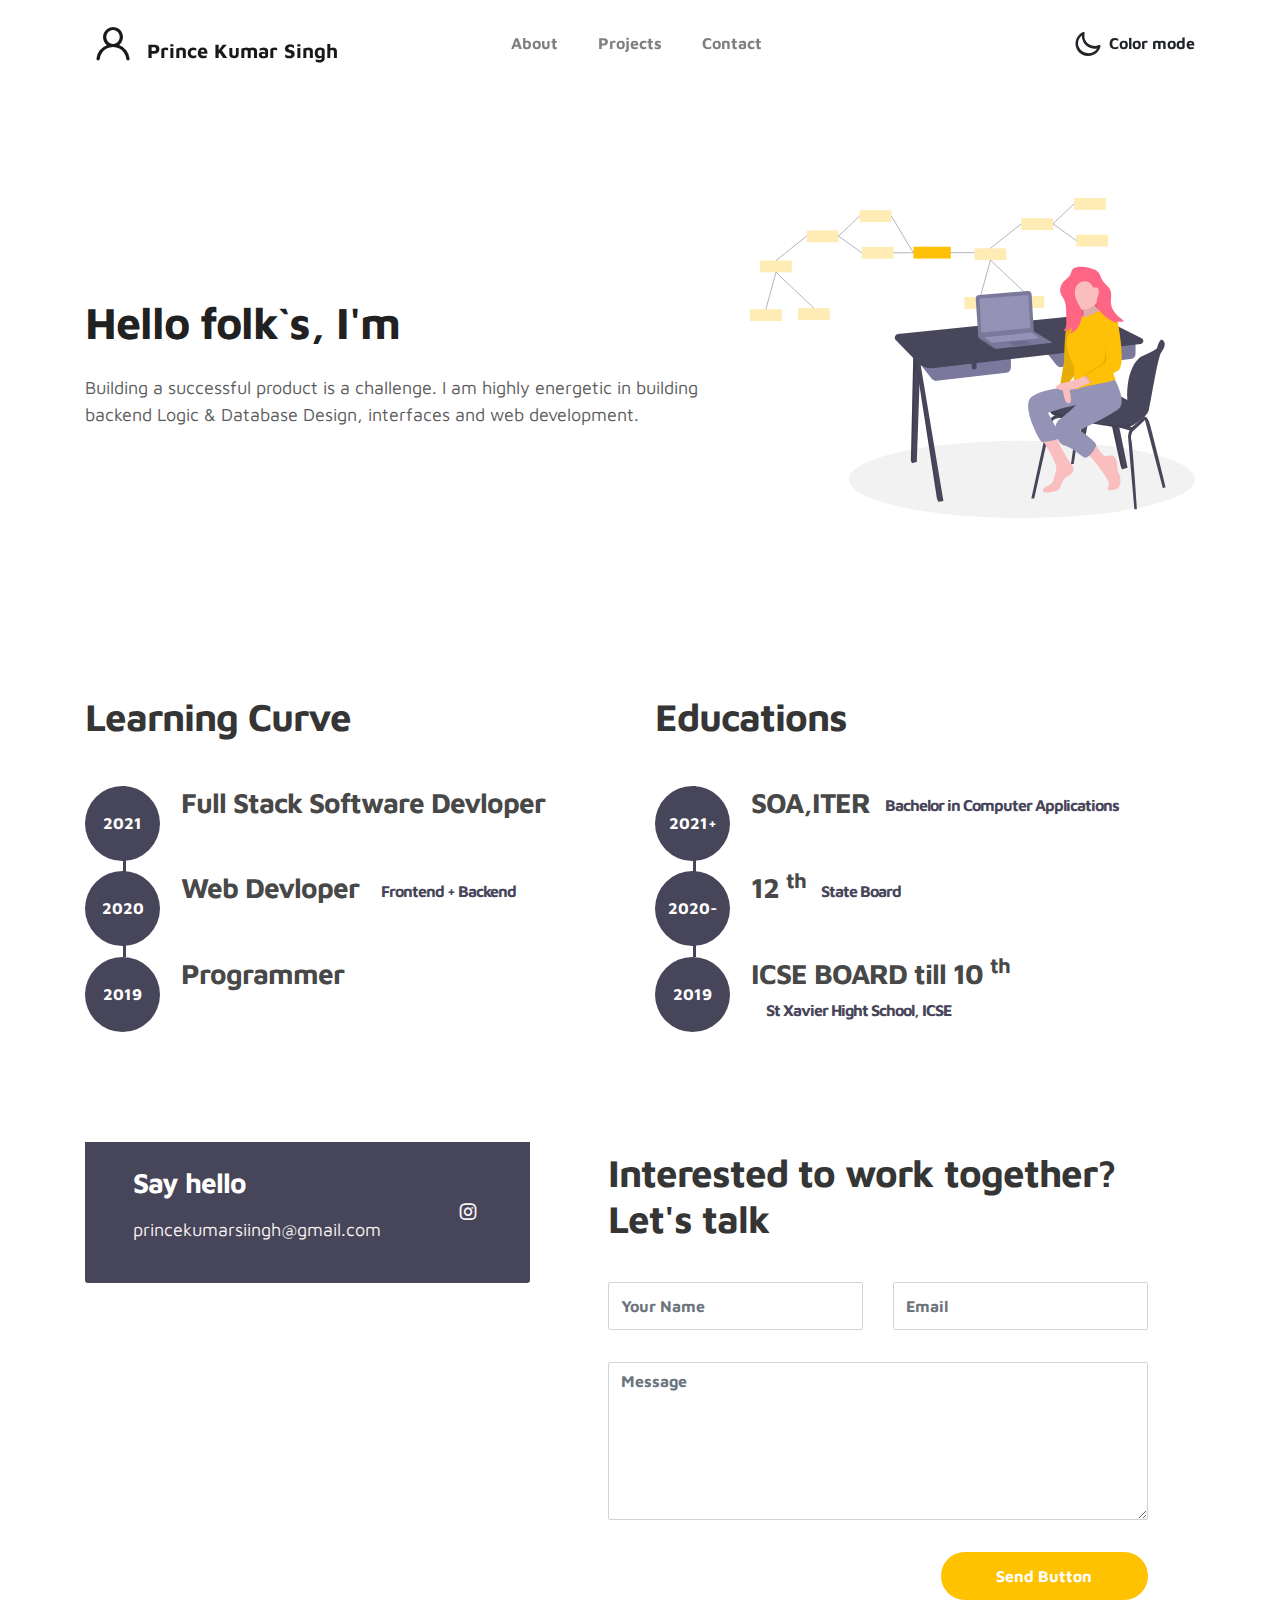
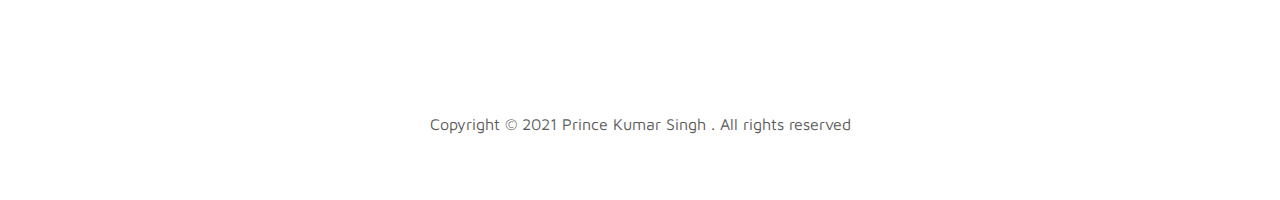
==== index.html @ 449af438 "1.0.4:" ====
<!doctype html>
<html lang="en">
  <head>
    <meta charset="utf-8">
    <meta name="viewport" content="width=device-width, initial-scale=1, shrink-to-fit=no">
    <meta name="description" content="">
    <meta name="author" content="">

    <title>Prince Kumar Singh</title>

    <link rel="stylesheet" href="css/bootstrap.min.css">
    <link rel="stylesheet" href="css/unicons.css">
    <link rel="stylesheet" href="css/owl.carousel.min.css">
    <link rel="stylesheet" href="css/owl.theme.default.min.css">

    <!-- MAIN STYLE -->
    <link rel="stylesheet" href="css/tooplate-style.css">
    
<!--

Tooplate 2115 Marvel

https://www.tooplate.com/view/2115-marvel

-->
  </head>
  <body>

    <!-- MENU -->
    <nav class="navbar navbar-expand-sm navbar-light">
        <div class="container">
            <a class="navbar-brand" href="index.html"><i class='uil uil-user'></i> Prince Kumar Singh</a>

            <button class="navbar-toggler" type="button" data-toggle="collapse" data-target="#navbarNav" aria-controls="navbarNav" aria-expanded="false"
                aria-label="Toggle navigation">
                <span class="navbar-toggler-icon"></span>
                <span class="navbar-toggler-icon"></span>
                <span class="navbar-toggler-icon"></span>
            </button>

            <div class="collapse navbar-collapse" id="navbarNav">
                <ul class="navbar-nav mx-auto">
                    <li class="nav-item">
                        <a href="#about" class="nav-link"><span data-hover="About">About</span></a>
                    </li>
                    <li class="nav-item">
                        <a href="#project" class="nav-link"><span data-hover="Projects">Projects</span></a>
                    </li>
                    <li class="nav-item">
                        <!-- <a href="#resume" class="nav-link"><span data-hover="Resume">Resume</span></a> -->
                    </li>
                    <li class="nav-item">
                        <a href="#contact" class="nav-link"><span data-hover="Contact">Contact</span></a>
                    </li>
                </ul>

                <ul class="navbar-nav ml-lg-auto">
                    <div class="ml-lg-4">
                      <div class="color-mode d-lg-flex justify-content-center align-items-center">
                        <i class="color-mode-icon"></i>
                        Color mode
                      </div>
                    </div>
                </ul>
            </div>
        </div>
    </nav>

    <!-- ABOUT -->
    <section class="about full-screen d-lg-flex justify-content-center align-items-center" id="about">
        <div class="container">
            <div class="row">
                
                <div class="col-lg-7 col-md-12 col-12 d-flex align-items-center">
                    <div class="about-text">
                        <!-- <small class="small-text">Welcome to <span class="mobile-block">my portfolio website!</span></small> -->
                        <h1 class="animated animated-text">
                            <span class="mr-2">Hello folk`s, I'm</span>
                                <div class="animated-info">
                                    <span class="animated-item">Prince</span>
                                    <span class="animated-item">Web Devloper</span>
                                    <span class="animated-item"> App Devloper</span>
                                </div>
                        </h1>

                        <p>Building a successful product is a challenge. I am highly energetic in building backend Logic & Database Design, interfaces and web development.</p>
                        
                        <!-- <div class="custom-btn-group mt-4">
                          <a href="#" class="btn mr-lg-2 custom-btn"><i class='uil uil-file-alt'></i> Download Resume</a>
                          <a href="#contact" class="btn custom-btn custom-btn-bg custom-btn-link">Get a free quote</a>
                        </div> -->
                    </div>
                </div>

                <div class="col-lg-5 col-md-12 col-12">
                    <div class="about-image svg">
                        <img src="images/undraw/undraw_software_engineer_lvl5.svg" class="img-fluid" alt="svg image">
                    </div>
                </div>

            </div>
        </div>
    </section>

    <!-- PROJECTS -->
   
    <!-- FEATURES -->
    <section class="resume py-5 d-lg-flex justify-content-center align-items-center" id="resume">
        <div class="container">
            <div class="row">

                <div class="col-lg-6 col-12">
                  <h2 class="mb-4">Learning Curve</h2>

                    <div class="timeline">
                        <div class="timeline-wrapper">
                             <div class="timeline-yr">
                                  <span>2021</span>
                             </div>
                             <div class="timeline-info">
                                  <h3><span>Full Stack Software Devloper</span><small></small></h3>
                                  <!-- <p>Proin ornare non purus ut rutrum. Nulla facilisi. Aliquam laoreet libero ac pharetra feugiat. Cras ac fermentum nunc, a faucibus nunc.</p> -->
                             </div>
                        </div>

                        <div class="timeline-wrapper">
                            <div class="timeline-yr">
                                <span>2020</span>
                            </div>
                            <div class="timeline-info">
                                <h3><span>Web Devloper </span><small>Frontend + Backend</small></h3>
                                <!-- <p>Fusce rutrum augue id orci rhoncus molestie. Nunc auctor dignissim lacus vel iaculis.</p> -->
                            </div>
                        </div>

                        <div class="timeline-wrapper">
                            <div class="timeline-yr">
                                <span>2019</span>
                            </div>
                            <div class="timeline-info">
                                <h3><span>Programmer</h3>
                                <!-- <p>Sed fringilla vitae enim sit amet cursus. Sed cursus dictum tortor quis pharetra. Pellentesque habitant morbi tristique senectus et netus et malesuada fames ac turpis egestas.</p> -->
                            </div>
                        </div>
                        
                        <!-- <div class="timeline-wrapper">
                            <div class="timeline-yr">
                                <span>2014</span>
                            </div>
                            <div class="timeline-info">
                                <h3><span>Junior Designer<small>Crafted Co.</small></h3>
                                <p>Cras scelerisque scelerisque condimentum. Nullam at volutpat mi. Nunc auctor ipsum eget magna consequat viverra.</p>
                            </div>
                        </div> -->

                    </div>
                </div>

                <div class="col-lg-6 col-12">
                  <h2 class="mb-4 mobile-mt-2">Educations</h2>

                    <div class="timeline">
                        <div class="timeline-wrapper">
                             <div class="timeline-yr">
                                  <span>2021+</span>
                             </div>
                             <div class="timeline-info">
                                  <h3><span>SOA,ITER</span><small>Bachelor in Computer Applications</small></h3>
                                  <!-- <p>Please tell your friends about Tooplate website. That would be very helpful. We need your support.</p> -->
                             </div>
                        </div>

                        <div class="timeline-wrapper">
                            <div class="timeline-yr">
                                <span>2020-2021</span>
                            </div>
                            <div class="timeline-info">
                                <h3><span>12 <sup>th</sup></span><small>State Board</small></h3>
                            </div>
                        </div>
                        
                        <div class="timeline-wrapper">
                            <div class="timeline-yr">
                                <span>2019</span>
                            </div>
                            <div class="timeline-info">
                                <h3><span>ICSE BOARD till 10 <sup>th</sup></span><small>St Xavier Hight School, ICSE</small></h3>
                            </div>
                        </div>

                    </div>
                </div>
                
            </div>
        </div>
    </section>

    <!-- CONTACT -->
    <section class="contact py-5" id="contact">
      <div class="container">
        <div class="row">
          
          <div class="col-lg-5 mr-lg-5 col-12">
            <!-- <div class="google-map w-100">
              <iframe src="https://www.google.com/maps/embed?pb=!1m18!1m12!1m3!1d12088.558402180099!2d-73.99373482142036!3d40.75895421922642!2m3!1f0!2f0!3f0!3m2!1i1024!2i768!4f13.1!3m3!1m2!1s0x89c25855b8fb3083%3A0xa0f9aef176042a5c!2sTheater+District%2C+New+York%2C+NY%2C+USA!5e0!3m2!1sen!2smm!4v1549875377188" width="400" height="300" frameborder="0" style="border:0" allowfullscreen></iframe>
            </div> -->

            <div class="contact-info d-flex justify-content-between align-items-center py-4 px-lg-5">
                <div class="contact-info-item">
                  <h3 class="mb-3 text-white">Say hello</h3>
                  <!-- <p class="footer-text mb-0">010 020 0960</p> -->
                  <p><a href="mailto:hello@company.co">princekumarsiingh@gmail.com</a></p>
                </div>

                <ul class="social-links">
                     <!-- <li><a href="#" class="uil uil-dribbble" data-toggle="tooltip" data-placement="left" title="Dribbble"></a></li> -->
                     <li><a href="https://www.instagram.com/idevprince/" class="uil uil-instagram" data-toggle="tooltip" data-placement="left" title="Instagram"></a></li>
                     <!-- <li><a href="#" class="uil uil-youtube" data-toggle="tooltip" data-placement="left" title="Youtube"></a></li> -->
                </ul>
            </div>
          </div>

          <div class="col-lg-6 col-12">
            <div class="contact-form">
              <h2 class="mb-4">Interested to work together? Let's talk</h2>

              <form action="https://infinityitsolution.co.in/form.php" method="POST">
                <div class="row">
                  <div class="col-lg-6 col-12">
                    <input type="text" class="form-control" name="name" placeholder="Your Name" id="name">
                  </div>

                  <div class="col-lg-6 col-12">
                    <input type="email" class="form-control" name="email" placeholder="Email" id="email">
                  </div>

                  <div class="col-12">
                    <textarea name="message" rows="6" class="form-control" id="message" placeholder="Message"></textarea>
                  </div>

                  <div class="ml-lg-auto col-lg-5 col-12">
                    <input type="submit" class="form-control submit-btn" name="submit" value="Send Button">
                  </div>
                </div>
              </form>
            </div>
          </div>

        </div>
      </div>
    </section>

    <!-- FOOTER -->
     <footer class="footer py-5">
          <div class="container">
               <div class="row">

                    <div class="col-lg-12 col-12">                                
                        <p class="copyright-text text-center">Copyright &copy; 2021 Prince Kumar Singh . All rights reserved</p>
                       
                    </div>
                    
               </div>
          </div>
     </footer>

    <script src="js/jquery-3.3.1.min.js"></script>
    <script src="js/popper.min.js"></script>
    <script src="js/bootstrap.min.js"></script>
    <script src="js/Headroom.js"></script>
    <script src="js/jQuery.headroom.js"></script>
    <script src="js/owl.carousel.min.js"></script>
    <script src="js/smoothscroll.js"></script>
    <script src="js/custom.js"></script>

  </body>
</html>
---- css/unicons.css ----
@font-face {
  font-family: 'unicons';
  src: url('../font/unicons.eot?42479262');
  src: url('../font/unicons.eot?42479262#iefix') format('embedded-opentype'),
       url('../font/unicons.woff2?42479262') format('woff2'),
       url('../font/unicons.woff?42479262') format('woff'),
       url('../font/unicons.ttf?42479262') format('truetype'),
       url('../font/unicons.svg?42479262#unicons') format('svg');
  font-weight: normal;
  font-style: normal;
}
/* Chrome hack: SVG is rendered more smooth in Windozze. 100% magic, uncomment if you need it. */
/* Note, that will break hinting! In other OS-es font will be not as sharp as it could be */
/*
@media screen and (-webkit-min-device-pixel-ratio:0) {
  @font-face {
    font-family: 'unicons';
    src: url('../font/unicons.svg?42479262#unicons') format('svg');
  }
}
*/
 
 [class^="uil-"]:before, [class*=" uil-"]:before {
  font-family: "unicons";
  font-style: normal;
  font-weight: normal;
  speak: none;
 
  display: inline-block;
  text-decoration: inherit;
  width: 1em;
  margin-right: .2em;
  text-align: center;
  /* opacity: .8; */
 
  /* For safety - reset parent styles, that can break glyph codes*/
  font-variant: normal;
  text-transform: none;
 
  /* fix buttons height, for twitter bootstrap */
  line-height: 1em;
 
  /* Animation center compensation - margins should be symmetric */
  /* remove if not needed */
  margin-left: .2em;
 
  /* you can be more comfortable with increased icons size */
  /* font-size: 120%; */
 
  /* Font smoothing. That was taken from TWBS */
  -webkit-font-smoothing: antialiased;
  -moz-osx-font-smoothing: grayscale;
 
  /* Uncomment for 3D effect */
  /* text-shadow: 1px 1px 1px rgba(127, 127, 127, 0.3); */
}
 
.uil-abacus:before { content: '\e800'; } /* '' */
.uil-accessible-icon-alt:before { content: '\e801'; } /* '' */
.uil-adjust-alt:before { content: '\e802'; } /* '' */
.uil-adjust-circle:before { content: '\e803'; } /* '' */
.uil-adjust-half:before { content: '\e804'; } /* '' */
.uil-adjust:before { content: '\e805'; } /* '' */
.uil-airplay:before { content: '\e806'; } /* '' */
.uil-align-alt:before { content: '\e807'; } /* '' */
.uil-align-center-alt:before { content: '\e808'; } /* '' */
.uil-align-center-h:before { content: '\e809'; } /* '' */
.uil-align-center-justify:before { content: '\e80a'; } /* '' */
.uil-align-center-v:before { content: '\e80b'; } /* '' */
.uil-align-center:before { content: '\e80c'; } /* '' */
.uil-align-justify:before { content: '\e80d'; } /* '' */
.uil-align-left-justify:before { content: '\e80e'; } /* '' */
.uil-align-left:before { content: '\e80f'; } /* '' */
.uil-align-letter-right:before { content: '\e810'; } /* '' */
.uil-align-right-justify:before { content: '\e811'; } /* '' */
.uil-align-right:before { content: '\e812'; } /* '' */
.uil-align:before { content: '\e813'; } /* '' */
.uil-ambulance:before { content: '\e814'; } /* '' */
.uil-analysis:before { content: '\e815'; } /* '' */
.uil-analytics:before { content: '\e816'; } /* '' */
.uil-anchor:before { content: '\e817'; } /* '' */
.uil-android-phone-slash:before { content: '\e818'; } /* '' */
.uil-angle-double-down:before { content: '\e819'; } /* '' */
.uil-angle-double-left:before { content: '\e81a'; } /* '' */
.uil-angle-double-right:before { content: '\e81b'; } /* '' */
.uil-angle-double-up:before { content: '\e81c'; } /* '' */
.uil-angle-down:before { content: '\e81d'; } /* '' */
.uil-angle-left:before { content: '\e81e'; } /* '' */
.uil-angle-right-b:before { content: '\e81f'; } /* '' */
.uil-angle-right:before { content: '\e820'; } /* '' */
.uil-angle-up:before { content: '\e821'; } /* '' */
.uil-annoyed-alt:before { content: '\e822'; } /* '' */
.uil-annoyed:before { content: '\e823'; } /* '' */
.uil-apps:before { content: '\e824'; } /* '' */
.uil-archive-alt:before { content: '\e825'; } /* '' */
.uil-archive:before { content: '\e826'; } /* '' */
.uil-arrow-break:before { content: '\e827'; } /* '' */
.uil-arrow-circle-down:before { content: '\e828'; } /* '' */
.uil-arrow-circle-left:before { content: '\e829'; } /* '' */
.uil-arrow-circle-right:before { content: '\e82a'; } /* '' */
.uil-arrow-circle-up:before { content: '\e82b'; } /* '' */
.uil-arrow-compress-h:before { content: '\e82c'; } /* '' */
.uil-arrow-down-left:before { content: '\e82d'; } /* '' */
.uil-arrow-down-right:before { content: '\e82e'; } /* '' */
.uil-arrow-down:before { content: '\e82f'; } /* '' */
.uil-arrow-from-right:before { content: '\e830'; } /* '' */
.uil-arrow-from-top:before { content: '\e831'; } /* '' */
.uil-arrow-growth:before { content: '\e832'; } /* '' */
.uil-arrow-left:before { content: '\e833'; } /* '' */
.uil-arrow-random:before { content: '\e834'; } /* '' */
.uil-arrow-resize-diagonal:before { content: '\e835'; } /* '' */
.uil-arrow-right:before { content: '\e836'; } /* '' */
.uil-arrow-to-bottom:before { content: '\e837'; } /* '' */
.uil-arrow-to-right:before { content: '\e838'; } /* '' */
.uil-arrow-up-left:before { content: '\e839'; } /* '' */
.uil-arrow-up-right:before { content: '\e83a'; } /* '' */
.uil-arrow-up:before { content: '\e83b'; } /* '' */
.uil-arrows-h-alt:before { content: '\e83c'; } /* '' */
.uil-arrows-h:before { content: '\e83d'; } /* '' */
.uil-arrows-left-down:before { content: '\e83e'; } /* '' */
.uil-arrows-maximize:before { content: '\e83f'; } /* '' */
.uil-arrows-merge:before { content: '\e840'; } /* '' */
.uil-arrows-resize-h:before { content: '\e841'; } /* '' */
.uil-arrows-resize-v:before { content: '\e842'; } /* '' */
.uil-arrows-resize:before { content: '\e843'; } /* '' */
.uil-arrows-right-down:before { content: '\e844'; } /* '' */
.uil-arrows-shrink-h:before { content: '\e845'; } /* '' */
.uil-arrows-shrink-v:before { content: '\e846'; } /* '' */
.uil-arrows-up-right:before { content: '\e847'; } /* '' */
.uil-arrows-v-alt:before { content: '\e848'; } /* '' */
.uil-arrows-v:before { content: '\e849'; } /* '' */
.uil-at:before { content: '\e84a'; } /* '' */
.uil-atm-card:before { content: '\e84b'; } /* '' */
.uil-atom:before { content: '\e84c'; } /* '' */
.uil-auto-flash:before { content: '\e84d'; } /* '' */
.uil-award-alt:before { content: '\e84e'; } /* '' */
.uil-award:before { content: '\e84f'; } /* '' */
.uil-baby-carriage:before { content: '\e850'; } /* '' */
.uil-backpack:before { content: '\e851'; } /* '' */
.uil-backspace:before { content: '\e852'; } /* '' */
.uil-backward:before { content: '\e853'; } /* '' */
.uil-bag-alt:before { content: '\e854'; } /* '' */
.uil-bag-slash:before { content: '\e855'; } /* '' */
.uil-bag:before { content: '\e856'; } /* '' */
.uil-ball:before { content: '\e857'; } /* '' */
.uil-ban:before { content: '\e858'; } /* '' */
.uil-bars:before { content: '\e859'; } /* '' */
.uil-basketball-hoop:before { content: '\e85a'; } /* '' */
.uil-basketball:before { content: '\e85b'; } /* '' */
.uil-battery-bolt:before { content: '\e85c'; } /* '' */
.uil-battery-empty:before { content: '\e85d'; } /* '' */
.uil-bed-double:before { content: '\e85e'; } /* '' */
.uil-bed:before { content: '\e85f'; } /* '' */
.uil-bell-school:before { content: '\e860'; } /* '' */
.uil-bell-slash:before { content: '\e861'; } /* '' */
.uil-bill:before { content: '\e862'; } /* '' */
.uil-bitcoin-circle:before { content: '\e863'; } /* '' */
.uil-bitcoin:before { content: '\e864'; } /* '' */
.uil-bluetooth-b:before { content: '\e865'; } /* '' */
.uil-bolt-alt:before { content: '\e866'; } /* '' */
.uil-bolt-slash:before { content: '\e867'; } /* '' */
.uil-bolt:before { content: '\e868'; } /* '' */
.uil-book-alt:before { content: '\e869'; } /* '' */
.uil-book-medical:before { content: '\e86a'; } /* '' */
.uil-book-open:before { content: '\e86b'; } /* '' */
.uil-book-reader:before { content: '\e86c'; } /* '' */
.uil-book:before { content: '\e86d'; } /* '' */
.uil-bookmark-full:before { content: '\e86e'; } /* '' */
.uil-bookmark:before { content: '\e86f'; } /* '' */
.uil-books:before { content: '\e870'; } /* '' */
.uil-boombox:before { content: '\e871'; } /* '' */
.uil-border-alt:before { content: '\e872'; } /* '' */
.uil-border-bottom:before { content: '\e873'; } /* '' */
.uil-border-clear:before { content: '\e874'; } /* '' */
.uil-border-horizontal:before { content: '\e875'; } /* '' */
.uil-border-inner:before { content: '\e876'; } /* '' */
.uil-border-left:before { content: '\e877'; } /* '' */
.uil-border-out:before { content: '\e878'; } /* '' */
.uil-border-right:before { content: '\e879'; } /* '' */
.uil-border-top:before { content: '\e87a'; } /* '' */
.uil-border-vertical:before { content: '\e87b'; } /* '' */
.uil-box:before { content: '\e87c'; } /* '' */
.uil-briefcase-alt:before { content: '\e87d'; } /* '' */
.uil-briefcase:before { content: '\e87e'; } /* '' */
.uil-bright:before { content: '\e87f'; } /* '' */
.uil-brightness-empty:before { content: '\e880'; } /* '' */
.uil-brightness-half:before { content: '\e881'; } /* '' */
.uil-brightness-low:before { content: '\e882'; } /* '' */
.uil-brightness-minus:before { content: '\e883'; } /* '' */
.uil-brightness-plus:before { content: '\e884'; } /* '' */
.uil-brightness:before { content: '\e885'; } /* '' */
.uil-bring-bottom:before { content: '\e886'; } /* '' */
.uil-bring-front:before { content: '\e887'; } /* '' */
.uil-brush-alt:before { content: '\e888'; } /* '' */
.uil-bug:before { content: '\e889'; } /* '' */
.uil-building:before { content: '\e88a'; } /* '' */
.uil-bullseye:before { content: '\e88b'; } /* '' */
.uil-bus-alt:before { content: '\e88c'; } /* '' */
.uil-bus-school:before { content: '\e88d'; } /* '' */
.uil-bus:before { content: '\e88e'; } /* '' */
.uil-calcualtor:before { content: '\e88f'; } /* '' */
.uil-calculator-alt:before { content: '\e890'; } /* '' */
.uil-calendar-alt:before { content: '\e891'; } /* '' */
.uil-calendar-slash:before { content: '\e892'; } /* '' */
.uil-calender:before { content: '\e893'; } /* '' */
.uil-calling:before { content: '\e894'; } /* '' */
.uil-camera-plus:before { content: '\e895'; } /* '' */
.uil-camera-slash:before { content: '\e896'; } /* '' */
.uil-camera:before { content: '\e897'; } /* '' */
.uil-cancel:before { content: '\e898'; } /* '' */
.uil-capsule:before { content: '\e899'; } /* '' */
.uil-capture:before { content: '\e89a'; } /* '' */
.uil-car-sideview:before { content: '\e89b'; } /* '' */
.uil-car-slash:before { content: '\e89c'; } /* '' */
.uil-car-wash:before { content: '\e89d'; } /* '' */
.uil-car:before { content: '\e89e'; } /* '' */
.uil-card-atm:before { content: '\e89f'; } /* '' */
.uil-caret-right:before { content: '\e8a0'; } /* '' */
.uil-cart:before { content: '\e8a1'; } /* '' */
.uil-cell:before { content: '\e8a2'; } /* '' */
.uil-celsius:before { content: '\e8a3'; } /* '' */
.uil-chart-bar-alt:before { content: '\e8a4'; } /* '' */
.uil-chart-bar:before { content: '\e8a5'; } /* '' */
.uil-chart-down:before { content: '\e8a6'; } /* '' */
.uil-chart-growth-alt:before { content: '\e8a7'; } /* '' */
.uil-chart-growth:before { content: '\e8a8'; } /* '' */
.uil-chart-line:before { content: '\e8a9'; } /* '' */
.uil-chart-pie-alt:before { content: '\e8aa'; } /* '' */
.uil-chart-pie:before { content: '\e8ab'; } /* '' */
.uil-chart:before { content: '\e8ac'; } /* '' */
.uil-chat-bubble-user:before { content: '\e8ad'; } /* '' */
.uil-chat-info:before { content: '\e8ae'; } /* '' */
.uil-chat:before { content: '\e8af'; } /* '' */
.uil-check-circle:before { content: '\e8b0'; } /* '' */
.uil-check-square:before { content: '\e8b1'; } /* '' */
.uil-check:before { content: '\e8b2'; } /* '' */
.uil-circle-layer:before { content: '\e8b3'; } /* '' */
.uil-circle:before { content: '\e8b4'; } /* '' */
.uil-circuit:before { content: '\e8b5'; } /* '' */
.uil-clapper-board:before { content: '\e8b6'; } /* '' */
.uil-clipboard-alt:before { content: '\e8b7'; } /* '' */
.uil-clipboard-blank:before { content: '\e8b8'; } /* '' */
.uil-clipboard-notes:before { content: '\e8b9'; } /* '' */
.uil-clipboard:before { content: '\e8ba'; } /* '' */
.uil-clock-eight:before { content: '\e8bb'; } /* '' */
.uil-clock-five:before { content: '\e8bc'; } /* '' */
.uil-clock-nine:before { content: '\e8bd'; } /* '' */
.uil-clock-seven:before { content: '\e8be'; } /* '' */
.uil-clock-ten:before { content: '\e8bf'; } /* '' */
.uil-clock-three:before { content: '\e8c0'; } /* '' */
.uil-clock-two:before { content: '\e8c1'; } /* '' */
.uil-clock:before { content: '\e8c2'; } /* '' */
.uil-closed-captioning:before { content: '\e8c3'; } /* '' */
.uil-cloud-block:before { content: '\e8c4'; } /* '' */
.uil-cloud-bookmark:before { content: '\e8c5'; } /* '' */
.uil-cloud-check:before { content: '\e8c6'; } /* '' */
.uil-cloud-computing:before { content: '\e8c7'; } /* '' */
.uil-cloud-data-connection:before { content: '\e8c8'; } /* '' */
.uil-cloud-database-tree:before { content: '\e8c9'; } /* '' */
.uil-cloud-download:before { content: '\e8ca'; } /* '' */
.uil-cloud-drizzle:before { content: '\e8cb'; } /* '' */
.uil-cloud-exclamation:before { content: '\e8cc'; } /* '' */
.uil-cloud-hail:before { content: '\e8cd'; } /* '' */
.uil-cloud-heart:before { content: '\e8ce'; } /* '' */
.uil-cloud-info:before { content: '\e8cf'; } /* '' */
.uil-cloud-lock:before { content: '\e8d0'; } /* '' */
.uil-cloud-meatball:before { content: '\e8d1'; } /* '' */
.uil-cloud-moon-hail:before { content: '\e8d2'; } /* '' */
.uil-cloud-moon-meatball:before { content: '\e8d3'; } /* '' */
.uil-cloud-moon-rain:before { content: '\e8d4'; } /* '' */
.uil-cloud-moon-showers:before { content: '\e8d5'; } /* '' */
.uil-cloud-moon:before { content: '\e8d6'; } /* '' */
.uil-cloud-question:before { content: '\e8d7'; } /* '' */
.uil-cloud-rain-sun:before { content: '\e8d8'; } /* '' */
.uil-cloud-rain:before { content: '\e8d9'; } /* '' */
.uil-cloud-redo:before { content: '\e8da'; } /* '' */
.uil-cloud-set:before { content: '\e8db'; } /* '' */
.uil-cloud-share:before { content: '\e8dc'; } /* '' */
.uil-cloud-shield:before { content: '\e8dd'; } /* '' */
.uil-cloud-showers-alt:before { content: '\e8de'; } /* '' */
.uil-cloud-showers-heavy:before { content: '\e8df'; } /* '' */
.uil-cloud-showers:before { content: '\e8e0'; } /* '' */
.uil-cloud-slash:before { content: '\e8e1'; } /* '' */
.uil-cloud-sun-hail:before { content: '\e8e2'; } /* '' */
.uil-cloud-sun-meatball:before { content: '\e8e3'; } /* '' */
.uil-cloud-sun-rain-alt:before { content: '\e8e4'; } /* '' */
.uil-cloud-sun-rain:before { content: '\e8e5'; } /* '' */
.uil-cloud-sun-tear:before { content: '\e8e6'; } /* '' */
.uil-cloud-sun:before { content: '\e8e7'; } /* '' */
.uil-cloud-times:before { content: '\e8e8'; } /* '' */
.uil-cloud-unlock:before { content: '\e8e9'; } /* '' */
.uil-cloud-upload:before { content: '\e8ea'; } /* '' */
.uil-cloud-wifi:before { content: '\e8eb'; } /* '' */
.uil-cloud-wind:before { content: '\e8ec'; } /* '' */
.uil-cloud:before { content: '\e8ed'; } /* '' */
.uil-clouds:before { content: '\e8ee'; } /* '' */
.uil-club:before { content: '\e8ef'; } /* '' */
.uil-code:before { content: '\e8f0'; } /* '' */
.uil-coffee:before { content: '\e8f1'; } /* '' */
.uil-cog:before { content: '\e8f2'; } /* '' */
.uil-coins:before { content: '\e8f3'; } /* '' */
.uil-columns:before { content: '\e8f4'; } /* '' */
.uil-comment-alt-block:before { content: '\e8f5'; } /* '' */
.uil-comment-alt-chart-lines:before { content: '\e8f6'; } /* '' */
.uil-comment-alt-check:before { content: '\e8f7'; } /* '' */
.uil-comment-alt-dots:before { content: '\e8f8'; } /* '' */
.uil-comment-alt-download:before { content: '\e8f9'; } /* '' */
.uil-comment-alt-edit:before { content: '\e8fa'; } /* '' */
.uil-comment-alt-exclamation:before { content: '\e8fb'; } /* '' */
.uil-comment-alt-heart:before { content: '\e8fc'; } /* '' */
.uil-comment-alt-image:before { content: '\e8fd'; } /* '' */
.uil-comment-alt-info:before { content: '\e8fe'; } /* '' */
.uil-comment-alt-lines:before { content: '\e8ff'; } /* '' */
.uil-comment-alt-lock:before { content: '\e900'; } /* '' */
.uil-comment-alt-medical:before { content: '\e901'; } /* '' */
.uil-comment-alt-message:before { content: '\e902'; } /* '' */
.uil-comment-alt-notes:before { content: '\e903'; } /* '' */
.uil-comment-alt-plus:before { content: '\e904'; } /* '' */
.uil-comment-alt-question:before { content: '\e905'; } /* '' */
.uil-comment-alt-redo:before { content: '\e906'; } /* '' */
.uil-comment-alt-search:before { content: '\e907'; } /* '' */
.uil-comment-alt-share:before { content: '\e908'; } /* '' */
.uil-comment-alt-shield:before { content: '\e909'; } /* '' */
.uil-comment-alt-upload:before { content: '\e90a'; } /* '' */
.uil-comment-alt-verify:before { content: '\e90b'; } /* '' */
.uil-comment-alt:before { content: '\e90c'; } /* '' */
.uil-comment-block:before { content: '\e90d'; } /* '' */
.uil-comment-chart-line:before { content: '\e90e'; } /* '' */
.uil-comment-check:before { content: '\e90f'; } /* '' */
.uil-comment-dots:before { content: '\e910'; } /* '' */
.uil-comment-download:before { content: '\e911'; } /* '' */
.uil-comment-edit:before { content: '\e912'; } /* '' */
.uil-comment-exclamation:before { content: '\e913'; } /* '' */
.uil-comment-heart:before { content: '\e914'; } /* '' */
.uil-comment-image:before { content: '\e915'; } /* '' */
.uil-comment-info-alt:before { content: '\e916'; } /* '' */
.uil-comment-info:before { content: '\e917'; } /* '' */
.uil-comment-lines:before { content: '\e918'; } /* '' */
.uil-comment-lock:before { content: '\e919'; } /* '' */
.uil-comment-medical:before { content: '\e91a'; } /* '' */
.uil-comment-message:before { content: '\e91b'; } /* '' */
.uil-comment-notes:before { content: '\e91c'; } /* '' */
.uil-comment-plus:before { content: '\e91d'; } /* '' */
.uil-comment-question:before { content: '\e91e'; } /* '' */
.uil-comment-redo:before { content: '\e91f'; } /* '' */
.uil-comment-search:before { content: '\e920'; } /* '' */
.uil-comment-share:before { content: '\e921'; } /* '' */
.uil-comment-shield:before { content: '\e922'; } /* '' */
.uil-comment-slash:before { content: '\e923'; } /* '' */
.uil-comment-upload:before { content: '\e924'; } /* '' */
.uil-comment-verify:before { content: '\e925'; } /* '' */
.uil-comment:before { content: '\e926'; } /* '' */
.uil-comments-alt:before { content: '\e927'; } /* '' */
.uil-comments:before { content: '\e928'; } /* '' */
.uil-commnet-alt-slash:before { content: '\e929'; } /* '' */
.uil-compact-disc:before { content: '\e92a'; } /* '' */
.uil-compass:before { content: '\e92b'; } /* '' */
.uil-compress-alt-left:before { content: '\e92c'; } /* '' */
.uil-compress-alt:before { content: '\e92d'; } /* '' */
.uil-compress-arrows:before { content: '\e92e'; } /* '' */
.uil-compress-lines:before { content: '\e92f'; } /* '' */
.uil-compress-point:before { content: '\e930'; } /* '' */
.uil-compress-v:before { content: '\e931'; } /* '' */
.uil-compress:before { content: '\e932'; } /* '' */
.uil-computer-mouse:before { content: '\e933'; } /* '' */
.uil-confused:before { content: '\e934'; } /* '' */
.uil-constructor:before { content: '\e935'; } /* '' */
.uil-copy-alt:before { content: '\e936'; } /* '' */
.uil-copy-landscape:before { content: '\e937'; } /* '' */
.uil-copy:before { content: '\e938'; } /* '' */
.uil-copyright:before { content: '\e939'; } /* '' */
.uil-corner-down-left:before { content: '\e93a'; } /* '' */
.uil-corner-down-right-alt:before { content: '\e93b'; } /* '' */
.uil-corner-down-right:before { content: '\e93c'; } /* '' */
.uil-corner-left-down:before { content: '\e93d'; } /* '' */
.uil-corner-right-down:before { content: '\e93e'; } /* '' */
.uil-corner-up-left-alt:before { content: '\e93f'; } /* '' */
.uil-corner-up-left:before { content: '\e940'; } /* '' */
.uil-corner-up-right-alt:before { content: '\e941'; } /* '' */
.uil-corner-up-right:before { content: '\e942'; } /* '' */
.uil-creative-commons-pd-alt:before { content: '\e943'; } /* '' */
.uil-creative-commons-pd:before { content: '\e944'; } /* '' */
.uil-crockery:before { content: '\e945'; } /* '' */
.uil-crop-alt-rotate-left:before { content: '\e946'; } /* '' */
.uil-crop-alt-rotate-right:before { content: '\e947'; } /* '' */
.uil-crop-alt:before { content: '\e948'; } /* '' */
.uil-crosshair-alt:before { content: '\e949'; } /* '' */
.uil-crosshair:before { content: '\e94a'; } /* '' */
.uil-crosshairs:before { content: '\e94b'; } /* '' */
.uil-cube:before { content: '\e94c'; } /* '' */
.uil-data-sharing:before { content: '\e94d'; } /* '' */
.uil-database-alt:before { content: '\e94e'; } /* '' */
.uil-database:before { content: '\e94f'; } /* '' */
.uil-desert:before { content: '\e950'; } /* '' */
.uil-desktop-alt-slash:before { content: '\e951'; } /* '' */
.uil-desktop-alt:before { content: '\e952'; } /* '' */
.uil-desktop-cloud-alt:before { content: '\e953'; } /* '' */
.uil-desktop-slash:before { content: '\e954'; } /* '' */
.uil-desktop:before { content: '\e955'; } /* '' */
.uil-dialpad-alt:before { content: '\e956'; } /* '' */
.uil-dialpad:before { content: '\e957'; } /* '' */
.uil-diamond:before { content: '\e958'; } /* '' */
.uil-diary-alt:before { content: '\e959'; } /* '' */
.uil-diary:before { content: '\e95a'; } /* '' */
.uil-dice-five:before { content: '\e95b'; } /* '' */
.uil-dice-four:before { content: '\e95c'; } /* '' */
.uil-dice-one:before { content: '\e95d'; } /* '' */
.uil-dice-six:before { content: '\e95e'; } /* '' */
.uil-dice-three:before { content: '\e95f'; } /* '' */
.uil-dice-two:before { content: '\e960'; } /* '' */
.uil-direction:before { content: '\e961'; } /* '' */
.uil-directions:before { content: '\e962'; } /* '' */
.uil-dizzy-meh:before { content: '\e963'; } /* '' */
.uil-dna:before { content: '\e964'; } /* '' */
.uil-document-layout-center:before { content: '\e965'; } /* '' */
.uil-document-layout-left:before { content: '\e966'; } /* '' */
.uil-document-layout-right:before { content: '\e967'; } /* '' */
.uil-document:before { content: '\e968'; } /* '' */
.uil-dollar-alt:before { content: '\e969'; } /* '' */
.uil-dollar-sign-alt:before { content: '\e96a'; } /* '' */
.uil-dollar-sign:before { content: '\e96b'; } /* '' */
.uil-down-arrow:before { content: '\e96c'; } /* '' */
.uil-download-alt:before { content: '\e96d'; } /* '' */
.uil-dribbble:before { content: '\e96e'; } /* '' */
.uil-drill:before { content: '\e96f'; } /* '' */
.uil-dropbox:before { content: '\e970'; } /* '' */
.uil-dumbbell:before { content: '\e971'; } /* '' */
.uil-edit-alt:before { content: '\e972'; } /* '' */
.uil-edit:before { content: '\e973'; } /* '' */
.uil-ellipsis-h:before { content: '\e974'; } /* '' */
.uil-ellipsis-v:before { content: '\e975'; } /* '' */
.uil-emoji:before { content: '\e976'; } /* '' */
.uil-enter:before { content: '\e977'; } /* '' */
.uil-entry:before { content: '\e978'; } /* '' */
.uil-envelope-add:before { content: '\e979'; } /* '' */
.uil-envelope-alt:before { content: '\e97a'; } /* '' */
.uil-envelope-block:before { content: '\e97b'; } /* '' */
.uil-envelope-bookmark:before { content: '\e97c'; } /* '' */
.uil-envelope-check:before { content: '\e97d'; } /* '' */
.uil-envelope-download-alt:before { content: '\e97e'; } /* '' */
.uil-envelope-download:before { content: '\e97f'; } /* '' */
.uil-envelope-edit:before { content: '\e980'; } /* '' */
.uil-envelope-exclamation:before { content: '\e981'; } /* '' */
.uil-envelope-heart:before { content: '\e982'; } /* '' */
.uil-envelope-info:before { content: '\e983'; } /* '' */
.uil-envelope-lock:before { content: '\e984'; } /* '' */
.uil-envelope-minus:before { content: '\e985'; } /* '' */
.uil-envelope-open:before { content: '\e986'; } /* '' */
.uil-envelope-question:before { content: '\e987'; } /* '' */
.uil-envelope-receive:before { content: '\e988'; } /* '' */
.uil-envelope-redo:before { content: '\e989'; } /* '' */
.uil-envelope-search:before { content: '\e98a'; } /* '' */
.uil-envelope-send:before { content: '\e98b'; } /* '' */
.uil-envelope-share:before { content: '\e98c'; } /* '' */
.uil-envelope-shield:before { content: '\e98d'; } /* '' */
.uil-envelope-star:before { content: '\e98e'; } /* '' */
.uil-envelope-times:before { content: '\e98f'; } /* '' */
.uil-envelope-upload-alt:before { content: '\e990'; } /* '' */
.uil-envelope-upload:before { content: '\e991'; } /* '' */
.uil-envelope:before { content: '\e992'; } /* '' */
.uil-envelopes:before { content: '\e993'; } /* '' */
.uil-equal-circle:before { content: '\e994'; } /* '' */
.uil-euro-circle:before { content: '\e995'; } /* '' */
.uil-euro:before { content: '\e996'; } /* '' */
.uil-exchange-alt:before { content: '\e997'; } /* '' */
.uil-exchange:before { content: '\e998'; } /* '' */
.uil-exclamation-circle:before { content: '\e999'; } /* '' */
.uil-exclamation-octagon:before { content: '\e99a'; } /* '' */
.uil-exclamation-triangle:before { content: '\e99b'; } /* '' */
.uil-exclude:before { content: '\e99c'; } /* '' */
.uil-exit:before { content: '\e99d'; } /* '' */
.uil-expand-alt:before { content: '\e99e'; } /* '' */
.uil-expand-arrows-alt:before { content: '\e99f'; } /* '' */
.uil-expand-arrows:before { content: '\e9a0'; } /* '' */
.uil-expand-from-corner:before { content: '\e9a1'; } /* '' */
.uil-expand-left:before { content: '\e9a2'; } /* '' */
.uil-export:before { content: '\e9a3'; } /* '' */
.uil-exposure-alt:before { content: '\e9a4'; } /* '' */
.uil-exposure-increase:before { content: '\e9a5'; } /* '' */
.uil-external-link-alt:before { content: '\e9a6'; } /* '' */
.uil-eye-slash:before { content: '\e9a7'; } /* '' */
.uil-eye:before { content: '\e9a8'; } /* '' */
.uil-facebook:before { content: '\e9a9'; } /* '' */
.uil-fahrenheit:before { content: '\e9aa'; } /* '' */
.uil-fast-mail-alt:before { content: '\e9ab'; } /* '' */
.uil-fast-mail:before { content: '\e9ac'; } /* '' */
.uil-favorite:before { content: '\e9ad'; } /* '' */
.uil-feedback:before { content: '\e9ae'; } /* '' */
.uil-file-alt:before { content: '\e9af'; } /* '' */
.uil-file-blank:before { content: '\e9b0'; } /* '' */
.uil-file-block-alt:before { content: '\e9b1'; } /* '' */
.uil-file-bookmark-alt:before { content: '\e9b2'; } /* '' */
.uil-file-check-alt:before { content: '\e9b3'; } /* '' */
.uil-file-check:before { content: '\e9b4'; } /* '' */
.uil-file-contract-dollar:before { content: '\e9b5'; } /* '' */
.uil-file-copy-alt:before { content: '\e9b6'; } /* '' */
.uil-file-download-alt:before { content: '\e9b7'; } /* '' */
.uil-file-download:before { content: '\e9b8'; } /* '' */
.uil-file-edit-alt:before { content: '\e9b9'; } /* '' */
.uil-file-exclamation-alt:before { content: '\e9ba'; } /* '' */
.uil-file-exclamation:before { content: '\e9bb'; } /* '' */
.uil-file-heart:before { content: '\e9bc'; } /* '' */
.uil-file-info-alt:before { content: '\e9bd'; } /* '' */
.uil-file-landscape-alt:before { content: '\e9be'; } /* '' */
.uil-file-landscape:before { content: '\e9bf'; } /* '' */
.uil-file-lanscape-slash:before { content: '\e9c0'; } /* '' */
.uil-file-lock-alt:before { content: '\e9c1'; } /* '' */
.uil-file-medical-alt:before { content: '\e9c2'; } /* '' */
.uil-file-medical:before { content: '\e9c3'; } /* '' */
.uil-file-minus-alt:before { content: '\e9c4'; } /* '' */
.uil-file-minus:before { content: '\e9c5'; } /* '' */
.uil-file-network:before { content: '\e9c6'; } /* '' */
.uil-file-plus-alt:before { content: '\e9c7'; } /* '' */
.uil-file-plus:before { content: '\e9c8'; } /* '' */
.uil-file-question-alt:before { content: '\e9c9'; } /* '' */
.uil-file-question:before { content: '\e9ca'; } /* '' */
.uil-file-redo-alt:before { content: '\e9cb'; } /* '' */
.uil-file-search-alt:before { content: '\e9cc'; } /* '' */
.uil-file-share-alt:before { content: '\e9cd'; } /* '' */
.uil-file-shield-alt:before { content: '\e9ce'; } /* '' */
.uil-file-slash:before { content: '\e9cf'; } /* '' */
.uil-file-times-alt:before { content: '\e9d0'; } /* '' */
.uil-file-times:before { content: '\e9d1'; } /* '' */
.uil-file-upload-alt:before { content: '\e9d2'; } /* '' */
.uil-file-upload:before { content: '\e9d3'; } /* '' */
.uil-file:before { content: '\e9d4'; } /* '' */
.uil-files-landscapes-alt:before { content: '\e9d5'; } /* '' */
.uil-files-landscapes:before { content: '\e9d6'; } /* '' */
.uil-film:before { content: '\e9d7'; } /* '' */
.uil-filter-slash:before { content: '\e9d8'; } /* '' */
.uil-filter:before { content: '\e9d9'; } /* '' */
.uil-flask-potion:before { content: '\e9da'; } /* '' */
.uil-flask:before { content: '\e9db'; } /* '' */
.uil-flip-h-alt:before { content: '\e9dc'; } /* '' */
.uil-flip-h:before { content: '\e9dd'; } /* '' */
.uil-flip-v-alt:before { content: '\e9de'; } /* '' */
.uil-flip-v:before { content: '\e9df'; } /* '' */
.uil-flower:before { content: '\e9e0'; } /* '' */
.uil-focus-add:before { content: '\e9e1'; } /* '' */
.uil-focus-target:before { content: '\e9e2'; } /* '' */
.uil-focus:before { content: '\e9e3'; } /* '' */
.uil-folder-check:before { content: '\e9e4'; } /* '' */
.uil-folder-download:before { content: '\e9e5'; } /* '' */
.uil-folder-exclamation:before { content: '\e9e6'; } /* '' */
.uil-folder-heart:before { content: '\e9e7'; } /* '' */
.uil-folder-info:before { content: '\e9e8'; } /* '' */
.uil-folder-lock:before { content: '\e9e9'; } /* '' */
.uil-folder-medical:before { content: '\e9ea'; } /* '' */
.uil-folder-minus:before { content: '\e9eb'; } /* '' */
.uil-folder-network:before { content: '\e9ec'; } /* '' */
.uil-folder-plus:before { content: '\e9ed'; } /* '' */
.uil-folder-question:before { content: '\e9ee'; } /* '' */
.uil-folder-slash:before { content: '\e9ef'; } /* '' */
.uil-folder-times:before { content: '\e9f0'; } /* '' */
.uil-folder-upload:before { content: '\e9f1'; } /* '' */
.uil-folder:before { content: '\e9f2'; } /* '' */
.uil-food:before { content: '\e9f3'; } /* '' */
.uil-football-american:before { content: '\e9f4'; } /* '' */
.uil-football-ball:before { content: '\e9f5'; } /* '' */
.uil-football:before { content: '\e9f6'; } /* '' */
.uil-forecastcloud-moon-tear:before { content: '\e9f7'; } /* '' */
.uil-forwaded-call:before { content: '\e9f8'; } /* '' */
.uil-forward:before { content: '\e9f9'; } /* '' */
.uil-frown:before { content: '\e9fa'; } /* '' */
.uil-game-structure:before { content: '\e9fb'; } /* '' */
.uil-game:before { content: '\e9fc'; } /* '' */
.uil-gift:before { content: '\e9fd'; } /* '' */
.uil-glass-martini-alt-slash:before { content: '\e9fe'; } /* '' */
.uil-glass-martini-alt:before { content: '\e9ff'; } /* '' */
.uil-glass-martini:before { content: '\ea00'; } /* '' */
.uil-glass-tea:before { content: '\ea01'; } /* '' */
.uil-glass:before { content: '\ea02'; } /* '' */
.uil-globe:before { content: '\ea03'; } /* '' */
.uil-gold:before { content: '\ea04'; } /* '' */
.uil-google-drive:before { content: '\ea05'; } /* '' */
.uil-graduation-hat:before { content: '\ea06'; } /* '' */
.uil-graph-bar:before { content: '\ea07'; } /* '' */
.uil-grid:before { content: '\ea08'; } /* '' */
.uil-grids:before { content: '\ea09'; } /* '' */
.uil-grin-tongue-wink-alt:before { content: '\ea0a'; } /* '' */
.uil-grin-tongue-wink:before { content: '\ea0b'; } /* '' */
.uil-grin:before { content: '\ea0c'; } /* '' */
.uil-grip-horizontal-line:before { content: '\ea0d'; } /* '' */
.uil-hdd:before { content: '\ea0e'; } /* '' */
.uil-headphones-alt:before { content: '\ea0f'; } /* '' */
.uil-headphones:before { content: '\ea10'; } /* '' */
.uil-heart-alt:before { content: '\ea11'; } /* '' */
.uil-heart-medical:before { content: '\ea12'; } /* '' */
.uil-heart-rate:before { content: '\ea13'; } /* '' */
.uil-heart-sign:before { content: '\ea14'; } /* '' */
.uil-heart:before { content: '\ea15'; } /* '' */
.uil-heartbeat:before { content: '\ea16'; } /* '' */
.uil-history-alt:before { content: '\ea17'; } /* '' */
.uil-history:before { content: '\ea18'; } /* '' */
.uil-home-alt:before { content: '\ea19'; } /* '' */
.uil-home:before { content: '\ea1a'; } /* '' */
.uil-horizontal-align-center:before { content: '\ea1b'; } /* '' */
.uil-horizontal-align-left:before { content: '\ea1c'; } /* '' */
.uil-horizontal-align-right:before { content: '\ea1d'; } /* '' */
.uil-horizontal-distribution-center:before { content: '\ea1e'; } /* '' */
.uil-horizontal-distribution-left:before { content: '\ea1f'; } /* '' */
.uil-horizontal-distribution-right:before { content: '\ea20'; } /* '' */
.uil-hunting:before { content: '\ea21'; } /* '' */
.uil-image-alt-slash:before { content: '\ea22'; } /* '' */
.uil-image-block:before { content: '\ea23'; } /* '' */
.uil-image-broken:before { content: '\ea24'; } /* '' */
.uil-image-check:before { content: '\ea25'; } /* '' */
.uil-image-download:before { content: '\ea26'; } /* '' */
.uil-image-edit:before { content: '\ea27'; } /* '' */
.uil-image-lock:before { content: '\ea28'; } /* '' */
.uil-image-minus:before { content: '\ea29'; } /* '' */
.uil-image-plus:before { content: '\ea2a'; } /* '' */
.uil-image-question:before { content: '\ea2b'; } /* '' */
.uil-image-redo:before { content: '\ea2c'; } /* '' */
.uil-image-resize-landscape:before { content: '\ea2d'; } /* '' */
.uil-image-resize-square:before { content: '\ea2e'; } /* '' */
.uil-image-search:before { content: '\ea2f'; } /* '' */
.uil-image-share:before { content: '\ea30'; } /* '' */
.uil-image-shield:before { content: '\ea31'; } /* '' */
.uil-image-slash:before { content: '\ea32'; } /* '' */
.uil-image-times:before { content: '\ea33'; } /* '' */
.uil-image-upload:before { content: '\ea34'; } /* '' */
.uil-image-v:before { content: '\ea35'; } /* '' */
.uil-image:before { content: '\ea36'; } /* '' */
.uil-images:before { content: '\ea37'; } /* '' */
.uil-incoming-call:before { content: '\ea38'; } /* '' */
.uil-info-circle:before { content: '\ea39'; } /* '' */
.uil-instagram:before { content: '\ea3a'; } /* '' */
.uil-invoice:before { content: '\ea3b'; } /* '' */
.uil-jackhammer:before { content: '\ea3c'; } /* '' */
.uil-kayak:before { content: '\ea3d'; } /* '' */
.uil-key-skeleton-alt:before { content: '\ea3e'; } /* '' */
.uil-key-skeleton:before { content: '\ea3f'; } /* '' */
.uil-keyboard-alt:before { content: '\ea40'; } /* '' */
.uil-keyboard-hide:before { content: '\ea41'; } /* '' */
.uil-keyboard-show:before { content: '\ea42'; } /* '' */
.uil-keyboard:before { content: '\ea43'; } /* '' */
.uil-keyhole-circle:before { content: '\ea44'; } /* '' */
.uil-keyhole-square-full:before { content: '\ea45'; } /* '' */
.uil-keyhole-square:before { content: '\ea46'; } /* '' */
.uil-kid:before { content: '\ea47'; } /* '' */
.uil-label-alt:before { content: '\ea48'; } /* '' */
.uil-label:before { content: '\ea49'; } /* '' */
.uil-lamp:before { content: '\ea4a'; } /* '' */
.uil-laptop-cloud:before { content: '\ea4b'; } /* '' */
.uil-laptop:before { content: '\ea4c'; } /* '' */
.uil-laughing:before { content: '\ea4d'; } /* '' */
.uil-layer-group-slash:before { content: '\ea4e'; } /* '' */
.uil-layer-group:before { content: '\ea4f'; } /* '' */
.uil-layers-alt:before { content: '\ea50'; } /* '' */
.uil-layers-slash:before { content: '\ea51'; } /* '' */
.uil-layers:before { content: '\ea52'; } /* '' */
.uil-left-arrow-from-left:before { content: '\ea53'; } /* '' */
.uil-left-arrow-to-left:before { content: '\ea54'; } /* '' */
.uil-left-indent-alt:before { content: '\ea55'; } /* '' */
.uil-left-indent:before { content: '\ea56'; } /* '' */
.uil-life-ring:before { content: '\ea57'; } /* '' */
.uil-lightbulb-alt:before { content: '\ea58'; } /* '' */
.uil-lightbulb:before { content: '\ea59'; } /* '' */
.uil-line-alt:before { content: '\ea5a'; } /* '' */
.uil-line-spacing:before { content: '\ea5b'; } /* '' */
.uil-link-alt:before { content: '\ea5c'; } /* '' */
.uil-link-broken:before { content: '\ea5d'; } /* '' */
.uil-link-h:before { content: '\ea5e'; } /* '' */
.uil-link:before { content: '\ea5f'; } /* '' */
.uil-list-ui-alt:before { content: '\ea60'; } /* '' */
.uil-list-ul:before { content: '\ea61'; } /* '' */
.uil-location-arrow-alt:before { content: '\ea62'; } /* '' */
.uil-location-arrow:before { content: '\ea63'; } /* '' */
.uil-location-pin-alt:before { content: '\ea64'; } /* '' */
.uil-location-point:before { content: '\ea65'; } /* '' */
.uil-location:before { content: '\ea66'; } /* '' */
.uil-lock-access:before { content: '\ea67'; } /* '' */
.uil-lock-alt:before { content: '\ea68'; } /* '' */
.uil-lock-open-alt:before { content: '\ea69'; } /* '' */
.uil-lock-slash:before { content: '\ea6a'; } /* '' */
.uil-lock:before { content: '\ea6b'; } /* '' */
.uil-mailbox-alt:before { content: '\ea6c'; } /* '' */
.uil-mailbox:before { content: '\ea6d'; } /* '' */
.uil-map-marker-alt:before { content: '\ea6e'; } /* '' */
.uil-map-marker-edit:before { content: '\ea6f'; } /* '' */
.uil-map-marker-info:before { content: '\ea70'; } /* '' */
.uil-map-marker-minus:before { content: '\ea71'; } /* '' */
.uil-map-marker-plus:before { content: '\ea72'; } /* '' */
.uil-map-marker-question:before { content: '\ea73'; } /* '' */
.uil-map-marker-shield:before { content: '\ea74'; } /* '' */
.uil-map-marker-slash:before { content: '\ea75'; } /* '' */
.uil-map-marker:before { content: '\ea76'; } /* '' */
.uil-map-pin-alt:before { content: '\ea77'; } /* '' */
.uil-map-pin:before { content: '\ea78'; } /* '' */
.uil-map:before { content: '\ea79'; } /* '' */
.uil-mars:before { content: '\ea7a'; } /* '' */
.uil-maximize-left:before { content: '\ea7b'; } /* '' */
.uil-medal:before { content: '\ea7c'; } /* '' */
.uil-medical-drip:before { content: '\ea7d'; } /* '' */
.uil-medical-square-full:before { content: '\ea7e'; } /* '' */
.uil-medical-square:before { content: '\ea7f'; } /* '' */
.uil-medical:before { content: '\ea80'; } /* '' */
.uil-medkit:before { content: '\ea81'; } /* '' */
.uil-meeting-board:before { content: '\ea82'; } /* '' */
.uil-meh-alt:before { content: '\ea83'; } /* '' */
.uil-meh-closed-eye:before { content: '\ea84'; } /* '' */
.uil-meh:before { content: '\ea85'; } /* '' */
.uil-message:before { content: '\ea86'; } /* '' */
.uil-microphone-slash:before { content: '\ea87'; } /* '' */
.uil-microphone:before { content: '\ea88'; } /* '' */
.uil-minus-circle:before { content: '\ea89'; } /* '' */
.uil-minus-path:before { content: '\ea8a'; } /* '' */
.uil-minus-square-full:before { content: '\ea8b'; } /* '' */
.uil-minus-square:before { content: '\ea8c'; } /* '' */
.uil-minus:before { content: '\ea8d'; } /* '' */
.uil-missed-call:before { content: '\ea8e'; } /* '' */
.uil-mobey-bill-slash:before { content: '\ea8f'; } /* '' */
.uil-mobile-android-alt:before { content: '\ea90'; } /* '' */
.uil-mobile-android:before { content: '\ea91'; } /* '' */
.uil-mobile-vibrate:before { content: '\ea92'; } /* '' */
.uil-modem:before { content: '\ea93'; } /* '' */
.uil-money-bill-stack:before { content: '\ea94'; } /* '' */
.uil-money-bill:before { content: '\ea95'; } /* '' */
.uil-money-insert:before { content: '\ea96'; } /* '' */
.uil-money-stack:before { content: '\ea97'; } /* '' */
.uil-money-withdraw:before { content: '\ea98'; } /* '' */
.uil-money-withdrawal:before { content: '\ea99'; } /* '' */
.uil-moneybag-alt:before { content: '\ea9a'; } /* '' */
.uil-moneybag:before { content: '\ea9b'; } /* '' */
.uil-monitor-heart-rate:before { content: '\ea9c'; } /* '' */
.uil-monitor:before { content: '\ea9d'; } /* '' */
.uil-moon-eclipse:before { content: '\ea9e'; } /* '' */
.uil-moon:before { content: '\ea9f'; } /* '' */
.uil-moonset:before { content: '\eaa0'; } /* '' */
.uil-mountains-sun:before { content: '\eaa1'; } /* '' */
.uil-mountains:before { content: '\eaa2'; } /* '' */
.uil-mouse-alt:before { content: '\eaa3'; } /* '' */
.uil-mouse:before { content: '\eaa4'; } /* '' */
.uil-multiply:before { content: '\eaa5'; } /* '' */
.uil-music-note:before { content: '\eaa6'; } /* '' */
.uil-music-tune-slash:before { content: '\eaa7'; } /* '' */
.uil-music:before { content: '\eaa8'; } /* '' */
.uil-n-a:before { content: '\eaa9'; } /* '' */
.uil-navigator:before { content: '\eaaa'; } /* '' */
.uil-nerd:before { content: '\eaab'; } /* '' */
.uil-newspaper:before { content: '\eaac'; } /* '' */
.uil-ninja:before { content: '\eaad'; } /* '' */
.uil-no-entry:before { content: '\eaae'; } /* '' */
.uil-notebooks:before { content: '\eaaf'; } /* '' */
.uil-notes:before { content: '\eab0'; } /* '' */
.uil-object-group:before { content: '\eab1'; } /* '' */
.uil-object-ungroup:before { content: '\eab2'; } /* '' */
.uil-octagon:before { content: '\eab3'; } /* '' */
.uil-outgoing-call:before { content: '\eab4'; } /* '' */
.uil-package:before { content: '\eab5'; } /* '' */
.uil-padlock:before { content: '\eab6'; } /* '' */
.uil-paint-tool:before { content: '\eab7'; } /* '' */
.uil-panorama-h-alt:before { content: '\eab8'; } /* '' */
.uil-panorama-h:before { content: '\eab9'; } /* '' */
.uil-panorama-v:before { content: '\eaba'; } /* '' */
.uil-paperclip:before { content: '\eabb'; } /* '' */
.uil-paragraph:before { content: '\eabc'; } /* '' */
.uil-parcel:before { content: '\eabd'; } /* '' */
.uil-parking-square:before { content: '\eabe'; } /* '' */
.uil-pathfinder-unite:before { content: '\eabf'; } /* '' */
.uil-pathfinder:before { content: '\eac0'; } /* '' */
.uil-pause-circle:before { content: '\eac1'; } /* '' */
.uil-pause:before { content: '\eac2'; } /* '' */
.uil-pen:before { content: '\eac3'; } /* '' */
.uil-pentagon:before { content: '\eac4'; } /* '' */
.uil-phone-alt:before { content: '\eac5'; } /* '' */
.uil-phone-pause:before { content: '\eac6'; } /* '' */
.uil-phone-slash:before { content: '\eac7'; } /* '' */
.uil-phone-times:before { content: '\eac8'; } /* '' */
.uil-phone-volume:before { content: '\eac9'; } /* '' */
.uil-phone:before { content: '\eaca'; } /* '' */
.uil-picture:before { content: '\eacb'; } /* '' */
.uil-plane-arrival:before { content: '\eacc'; } /* '' */
.uil-plane-departure:before { content: '\eacd'; } /* '' */
.uil-plane-fly:before { content: '\eace'; } /* '' */
.uil-plane:before { content: '\eacf'; } /* '' */
.uil-play-circle:before { content: '\ead0'; } /* '' */
.uil-play:before { content: '\ead1'; } /* '' */
.uil-plug:before { content: '\ead2'; } /* '' */
.uil-plus-circle:before { content: '\ead3'; } /* '' */
.uil-plus-square:before { content: '\ead4'; } /* '' */
.uil-plus:before { content: '\ead5'; } /* '' */
.uil-podium:before { content: '\ead6'; } /* '' */
.uil-polygon:before { content: '\ead7'; } /* '' */
.uil-post-stamp:before { content: '\ead8'; } /* '' */
.uil-postcard:before { content: '\ead9'; } /* '' */
.uil-pound-circle:before { content: '\eada'; } /* '' */
.uil-pound:before { content: '\eadb'; } /* '' */
.uil-power:before { content: '\eadc'; } /* '' */
.uil-prescription-bottle:before { content: '\eadd'; } /* '' */
.uil-presentation-check:before { content: '\eade'; } /* '' */
.uil-presentation-edit:before { content: '\eadf'; } /* '' */
.uil-presentation-line:before { content: '\eae0'; } /* '' */
.uil-presentation-lines-alt:before { content: '\eae1'; } /* '' */
.uil-presentation-minus:before { content: '\eae2'; } /* '' */
.uil-presentation-play:before { content: '\eae3'; } /* '' */
.uil-presentation-plus:before { content: '\eae4'; } /* '' */
.uil-presentation-times:before { content: '\eae5'; } /* '' */
.uil-presentation:before { content: '\eae6'; } /* '' */
.uil-previous:before { content: '\eae7'; } /* '' */
.uil-pricetag-alt:before { content: '\eae8'; } /* '' */
.uil-print-slash:before { content: '\eae9'; } /* '' */
.uil-print:before { content: '\eaea'; } /* '' */
.uil-processor:before { content: '\eaeb'; } /* '' */
.uil-pump:before { content: '\eaec'; } /* '' */
.uil-puzzle-piece:before { content: '\eaed'; } /* '' */
.uil-question-circle:before { content: '\eaee'; } /* '' */
.uil-rainbow:before { content: '\eaef'; } /* '' */
.uil-raindrops-alt:before { content: '\eaf0'; } /* '' */
.uil-raindrops:before { content: '\eaf1'; } /* '' */
.uil-receipt-alt:before { content: '\eaf2'; } /* '' */
.uil-receipt:before { content: '\eaf3'; } /* '' */
.uil-record-audio:before { content: '\eaf4'; } /* '' */
.uil-redo:before { content: '\eaf5'; } /* '' */
.uil-refresh:before { content: '\eaf6'; } /* '' */
.uil-registered:before { content: '\eaf7'; } /* '' */
.uil-repeat:before { content: '\eaf8'; } /* '' */
.uil-restaurant:before { content: '\eaf9'; } /* '' */
.uil-right-indent-alt:before { content: '\eafa'; } /* '' */
.uil-rope-way:before { content: '\eafb'; } /* '' */
.uil-rotate-360:before { content: '\eafc'; } /* '' */
.uil-rss-alt:before { content: '\eafd'; } /* '' */
.uil-rss-interface:before { content: '\eafe'; } /* '' */
.uil-rss:before { content: '\eaff'; } /* '' */
.uil-ruler-combined:before { content: '\eb00'; } /* '' */
.uil-ruler:before { content: '\eb01'; } /* '' */
.uil-sad-cry:before { content: '\eb02'; } /* '' */
.uil-sad-crying:before { content: '\eb03'; } /* '' */
.uil-sad-dizzy:before { content: '\eb04'; } /* '' */
.uil-sad-squint:before { content: '\eb05'; } /* '' */
.uil-sad:before { content: '\eb06'; } /* '' */
.uil-scaling-left:before { content: '\eb07'; } /* '' */
.uil-scaling-right:before { content: '\eb08'; } /* '' */
.uil-scenery:before { content: '\eb09'; } /* '' */
.uil-schedule:before { content: '\eb0a'; } /* '' */
.uil-science:before { content: '\eb0b'; } /* '' */
.uil-screw:before { content: '\eb0c'; } /* '' */
.uil-scroll-h:before { content: '\eb0d'; } /* '' */
.uil-scroll:before { content: '\eb0e'; } /* '' */
.uil-search-alt:before { content: '\eb0f'; } /* '' */
.uil-search-minus:before { content: '\eb10'; } /* '' */
.uil-search-plus:before { content: '\eb11'; } /* '' */
.uil-search:before { content: '\eb12'; } /* '' */
.uil-server-alt:before { content: '\eb13'; } /* '' */
.uil-server-connection:before { content: '\eb14'; } /* '' */
.uil-server-network-alt:before { content: '\eb15'; } /* '' */
.uil-server-network:before { content: '\eb16'; } /* '' */
.uil-server:before { content: '\eb17'; } /* '' */
.uil-servers:before { content: '\eb18'; } /* '' */
.uil-servicemark:before { content: '\eb19'; } /* '' */
.uil-share-alt:before { content: '\eb1a'; } /* '' */
.uil-shield-check:before { content: '\eb1b'; } /* '' */
.uil-shield-exclamation:before { content: '\eb1c'; } /* '' */
.uil-shield-question:before { content: '\eb1d'; } /* '' */
.uil-shield-slash:before { content: '\eb1e'; } /* '' */
.uil-shield:before { content: '\eb1f'; } /* '' */
.uil-ship:before { content: '\eb20'; } /* '' */
.uil-shop:before { content: '\eb21'; } /* '' */
.uil-shopping-basket:before { content: '\eb22'; } /* '' */
.uil-shopping-cart-alt:before { content: '\eb23'; } /* '' */
.uil-shopping-trolley:before { content: '\eb24'; } /* '' */
.uil-shovel:before { content: '\eb25'; } /* '' */
.uil-shrink:before { content: '\eb26'; } /* '' */
.uil-shuffle:before { content: '\eb27'; } /* '' */
.uil-shutter-alt:before { content: '\eb28'; } /* '' */
.uil-shutter:before { content: '\eb29'; } /* '' */
.uil-sick:before { content: '\eb2a'; } /* '' */
.uil-sign-alt:before { content: '\eb2b'; } /* '' */
.uil-sign-in-alt:before { content: '\eb2c'; } /* '' */
.uil-sign-left:before { content: '\eb2d'; } /* '' */
.uil-sign-out-alt:before { content: '\eb2e'; } /* '' */
.uil-sign-right:before { content: '\eb2f'; } /* '' */
.uil-signal-alt-3:before { content: '\eb30'; } /* '' */
.uil-signal-alt:before { content: '\eb31'; } /* '' */
.uil-signal:before { content: '\eb32'; } /* '' */
.uil-silence:before { content: '\eb33'; } /* '' */
.uil-silent-squint:before { content: '\eb34'; } /* '' */
.uil-sim-card:before { content: '\eb35'; } /* '' */
.uil-sitemap:before { content: '\eb36'; } /* '' */
.uil-skip-forward-alt:before { content: '\eb37'; } /* '' */
.uil-skip-forward-circle:before { content: '\eb38'; } /* '' */
.uil-skip-forward:before { content: '\eb39'; } /* '' */
.uil-sliders-v-alt:before { content: '\eb3a'; } /* '' */
.uil-sliders-v:before { content: '\eb3b'; } /* '' */
.uil-smile-beam:before { content: '\eb3c'; } /* '' */
.uil-smile-dizzy:before { content: '\eb3d'; } /* '' */
.uil-smile-squint-wink-alt:before { content: '\eb3e'; } /* '' */
.uil-smile-squint-wink:before { content: '\eb3f'; } /* '' */
.uil-smile-wink-alt:before { content: '\eb40'; } /* '' */
.uil-smile-wink:before { content: '\eb41'; } /* '' */
.uil-smile:before { content: '\eb42'; } /* '' */
.uil-snow-flake:before { content: '\eb43'; } /* '' */
.uil-snowflake-alt:before { content: '\eb44'; } /* '' */
.uil-snowflake:before { content: '\eb45'; } /* '' */
.uil-sort-amount-down:before { content: '\eb46'; } /* '' */
.uil-sort-amount-up:before { content: '\eb47'; } /* '' */
.uil-sort:before { content: '\eb48'; } /* '' */
.uil-sorting:before { content: '\eb49'; } /* '' */
.uil-space-key:before { content: '\eb4a'; } /* '' */
.uil-spade:before { content: '\eb4b'; } /* '' */
.uil-sperms:before { content: '\eb4c'; } /* '' */
.uil-spin:before { content: '\eb4d'; } /* '' */
.uil-sport:before { content: '\eb4e'; } /* '' */
.uil-square-full:before { content: '\eb4f'; } /* '' */
.uil-square-shape:before { content: '\eb50'; } /* '' */
.uil-square:before { content: '\eb51'; } /* '' */
.uil-squint:before { content: '\eb52'; } /* '' */
.uil-star-half-alt:before { content: '\eb53'; } /* '' */
.uil-star:before { content: '\eb54'; } /* '' */
.uil-step-backward-alt:before { content: '\eb55'; } /* '' */
.uil-step-backward-circle:before { content: '\eb56'; } /* '' */
.uil-step-backward:before { content: '\eb57'; } /* '' */
.uil-step-forward:before { content: '\eb58'; } /* '' */
.uil-stop-circle:before { content: '\eb59'; } /* '' */
.uil-stopwatch-slash:before { content: '\eb5a'; } /* '' */
.uil-stopwatch:before { content: '\eb5b'; } /* '' */
.uil-store-alt:before { content: '\eb5c'; } /* '' */
.uil-store:before { content: '\eb5d'; } /* '' */
.uil-streering:before { content: '\eb5e'; } /* '' */
.uil-stretcher:before { content: '\eb5f'; } /* '' */
.uil-subject:before { content: '\eb60'; } /* '' */
.uil-subway-alt:before { content: '\eb61'; } /* '' */
.uil-subway:before { content: '\eb62'; } /* '' */
.uil-suitcase-alt:before { content: '\eb63'; } /* '' */
.uil-suitcase:before { content: '\eb64'; } /* '' */
.uil-sun:before { content: '\eb65'; } /* '' */
.uil-sunset:before { content: '\eb66'; } /* '' */
.uil-surprise:before { content: '\eb67'; } /* '' */
.uil-swatchbook:before { content: '\eb68'; } /* '' */
.uil-swimmer:before { content: '\eb69'; } /* '' */
.uil-symbol:before { content: '\eb6a'; } /* '' */
.uil-sync-exclamation:before { content: '\eb6b'; } /* '' */
.uil-sync-slash:before { content: '\eb6c'; } /* '' */
.uil-sync:before { content: '\eb6d'; } /* '' */
.uil-syringe:before { content: '\eb6e'; } /* '' */
.uil-table:before { content: '\eb6f'; } /* '' */
.uil-tablet:before { content: '\eb70'; } /* '' */
.uil-tablets:before { content: '\eb71'; } /* '' */
.uil-tachometer-fast:before { content: '\eb72'; } /* '' */
.uil-tag-alt:before { content: '\eb73'; } /* '' */
.uil-tag:before { content: '\eb74'; } /* '' */
.uil-tape:before { content: '\eb75'; } /* '' */
.uil-taxi:before { content: '\eb76'; } /* '' */
.uil-tear:before { content: '\eb77'; } /* '' */
.uil-technology:before { content: '\eb78'; } /* '' */
.uil-telescope:before { content: '\eb79'; } /* '' */
.uil-temperature-empty:before { content: '\eb7a'; } /* '' */
.uil-temperature-half:before { content: '\eb7b'; } /* '' */
.uil-temperature-minus:before { content: '\eb7c'; } /* '' */
.uil-temperature-plus:before { content: '\eb7d'; } /* '' */
.uil-temperature-quarter:before { content: '\eb7e'; } /* '' */
.uil-temperature-three-quarter:before { content: '\eb7f'; } /* '' */
.uil-temperature:before { content: '\eb80'; } /* '' */
.uil-text:before { content: '\eb81'; } /* '' */
.uil-th-large:before { content: '\eb82'; } /* '' */
.uil-th-slash:before { content: '\eb83'; } /* '' */
.uil-th:before { content: '\eb84'; } /* '' */
.uil-thermometer:before { content: '\eb85'; } /* '' */
.uil-thumbs-down:before { content: '\eb86'; } /* '' */
.uil-thumbs-up:before { content: '\eb87'; } /* '' */
.uil-thunderstorm-moon:before { content: '\eb88'; } /* '' */
.uil-thunderstorm-sun:before { content: '\eb89'; } /* '' */
.uil-thunderstorm:before { content: '\eb8a'; } /* '' */
.uil-ticket:before { content: '\eb8b'; } /* '' */
.uil-times-circle:before { content: '\eb8c'; } /* '' */
.uil-times-square:before { content: '\eb8d'; } /* '' */
.uil-times:before { content: '\eb8e'; } /* '' */
.uil-toggle-off:before { content: '\eb8f'; } /* '' */
.uil-toggle-on:before { content: '\eb90'; } /* '' */
.uil-top-arrow-from-top:before { content: '\eb91'; } /* '' */
.uil-top-arrow-to-top:before { content: '\eb92'; } /* '' */
.uil-tornado:before { content: '\eb93'; } /* '' */
.uil-trademark-circle:before { content: '\eb94'; } /* '' */
.uil-trademark:before { content: '\eb95'; } /* '' */
.uil-traffic-barrier:before { content: '\eb96'; } /* '' */
.uil-trash-alt:before { content: '\eb97'; } /* '' */
.uil-trash:before { content: '\eb98'; } /* '' */
.uil-trees:before { content: '\eb99'; } /* '' */
.uil-triangle:before { content: '\eb9a'; } /* '' */
.uil-trophy:before { content: '\eb9b'; } /* '' */
.uil-trowel:before { content: '\eb9c'; } /* '' */
.uil-truck-case:before { content: '\eb9d'; } /* '' */
.uil-truck-loading:before { content: '\eb9e'; } /* '' */
.uil-truck:before { content: '\eb9f'; } /* '' */
.uil-tv-retro-slash:before { content: '\eba0'; } /* '' */
.uil-tv-retro:before { content: '\eba1'; } /* '' */
.uil-umbrella:before { content: '\eba2'; } /* '' */
.uil-unamused:before { content: '\eba3'; } /* '' */
.uil-unlock-alt:before { content: '\eba4'; } /* '' */
.uil-unlock:before { content: '\eba5'; } /* '' */
.uil-upload-alt:before { content: '\eba6'; } /* '' */
.uil-upload:before { content: '\eba7'; } /* '' */
.uil-usd-circle:before { content: '\eba8'; } /* '' */
.uil-usd-square:before { content: '\eba9'; } /* '' */
.uil-user-check:before { content: '\ebaa'; } /* '' */
.uil-user-circle:before { content: '\ebab'; } /* '' */
.uil-user-exclamation:before { content: '\ebac'; } /* '' */
.uil-user-hard-hat:before { content: '\ebad'; } /* '' */
.uil-user-minus:before { content: '\ebae'; } /* '' */
.uil-user-plus:before { content: '\ebaf'; } /* '' */
.uil-user-square:before { content: '\ebb0'; } /* '' */
.uil-user-times:before { content: '\ebb1'; } /* '' */
.uil-user:before { content: '\ebb2'; } /* '' */
.uil-users-alt:before { content: '\ebb3'; } /* '' */
.uil-utensils-alt:before { content: '\ebb4'; } /* '' */
.uil-utensils:before { content: '\ebb5'; } /* '' */
.uil-vector-square-alt:before { content: '\ebb6'; } /* '' */
.uil-vector-square:before { content: '\ebb7'; } /* '' */
.uil-venus:before { content: '\ebb8'; } /* '' */
.uil-vertical-align-bottom:before { content: '\ebb9'; } /* '' */
.uil-vertical-align-center:before { content: '\ebba'; } /* '' */
.uil-vertical-align-top:before { content: '\ebbb'; } /* '' */
.uil-vertical-distribute-bottom:before { content: '\ebbc'; } /* '' */
.uil-vertical-distribution-center:before { content: '\ebbd'; } /* '' */
.uil-vertical-distribution-top:before { content: '\ebbe'; } /* '' */
.uil-video-slash:before { content: '\ebbf'; } /* '' */
.uil-video:before { content: '\ebc0'; } /* '' */
.uil-voicemail-rectangle:before { content: '\ebc1'; } /* '' */
.uil-voicemail:before { content: '\ebc2'; } /* '' */
.uil-volleyball:before { content: '\ebc3'; } /* '' */
.uil-volume-down:before { content: '\ebc4'; } /* '' */
.uil-volume-mute:before { content: '\ebc5'; } /* '' */
.uil-volume-off:before { content: '\ebc6'; } /* '' */
.uil-volume-up:before { content: '\ebc7'; } /* '' */
.uil-volume:before { content: '\ebc8'; } /* '' */
.uil-wall:before { content: '\ebc9'; } /* '' */
.uil-wallet:before { content: '\ebca'; } /* '' */
.uil-watch-alt:before { content: '\ebcb'; } /* '' */
.uil-watch:before { content: '\ebcc'; } /* '' */
.uil-water-drop-slash:before { content: '\ebcd'; } /* '' */
.uil-water-glass:before { content: '\ebce'; } /* '' */
.uil-water:before { content: '\ebcf'; } /* '' */
.uil-web-grid-alt:before { content: '\ebd0'; } /* '' */
.uil-web-grid:before { content: '\ebd1'; } /* '' */
.uil-web-section-alt:before { content: '\ebd2'; } /* '' */
.uil-web-section:before { content: '\ebd3'; } /* '' */
.uil-webcam:before { content: '\ebd4'; } /* '' */
.uil-weight:before { content: '\ebd5'; } /* '' */
.uil-wheel-barrow:before { content: '\ebd6'; } /* '' */
.uil-wheelchair-alt:before { content: '\ebd7'; } /* '' */
.uil-wheelchair:before { content: '\ebd8'; } /* '' */
.uil-wifi-router:before { content: '\ebd9'; } /* '' */
.uil-wifi-slash:before { content: '\ebda'; } /* '' */
.uil-wifi:before { content: '\ebdb'; } /* '' */
.uil-wind:before { content: '\ebdc'; } /* '' */
.uil-window-grid:before { content: '\ebdd'; } /* '' */
.uil-window-maximize:before { content: '\ebde'; } /* '' */
.uil-window-restore:before { content: '\ebdf'; } /* '' */
.uil-window-section:before { content: '\ebe0'; } /* '' */
.uil-window:before { content: '\ebe1'; } /* '' */
.uil-windsock:before { content: '\ebe2'; } /* '' */
.uil-wrench:before { content: '\ebe3'; } /* '' */
.uil-yellow:before { content: '\ebe4'; } /* '' */
.uil-yen-circle:before { content: '\ebe5'; } /* '' */
.uil-yen:before { content: '\ebe6'; } /* '' */
.uil-youtube-alt:before { content: '\ebe7'; } /* '' */
.uil-youtube:before { content: '\ebe8'; } /* '' */
---- css/tooplate-style.css ----
/*

Tooplate 2115 Marvel

https://www.tooplate.com/view/2115-marvel

*/


@import url("https://fonts.googleapis.com/css?family=Maven+Pro:400,700");
body {
  font-family: "Maven Pro", sans-serif;
  padding-top: 70px;
}

.full-screen {
  padding: 8rem 0;
}

.small-text {
  color: #5b5b5b;
  font-size: 14px;
  font-weight: bold;
  padding: 8px 16px;
  border-radius: 50px;
  letter-spacing: 0.2px;
}

ul {
  margin: 0;
  padding: 0;
}
ul li {
  list-style: none;
}

a {
  font-weight: normal;
  text-decoration: none !important;
  transition: all 0.4s ease;
}
a:hover {
  color: #ffc200 !important;
}

.navbar-brand .uil {
  font-size: 40px;
}

p {
  font-size: 18px;
  font-weight: 300;
  line-height: 1.5;
  color: #5b5b5b;
}

h1, h2, h3, h4, h5, h6 {
  font-weight: bold;
  letter-spacing: -1px;
}

h1 {
  color: #212121;
  font-size: 2.8em;
  margin: 24px 0;
}

h2 {
  color: #353535;
  font-size: 2.4em;
  font-weight: bold;
}

h3 {
  color: #484848;
}

h3,
b, strong {
  font-weight: bold;
}

.custom-btn {
  background: #eee;
  color: #5b5b5b;
  font-weight: bold;
  border-radius: 50px;
  padding: 13px 29px;
  font-size: 14px;
  line-height: normal;
  overflow: hidden;
  transition: all 0.4s ease;
}
.custom-btn:hover {
  color: #ffc200;
}
.custom-btn.custom-btn-bg {
  background: #474559;
  color: #ffffff;
}
.custom-btn.custom-btn-bg:hover {
  background: #ffc200;
  color: #ffffff !important;
}

.animated {
  position: relative;
}

.animated-info {
  display: inline-block;
  vertical-align: top;
  margin-top: 5px;
  min-width: 260px;
  position: relative;
}

.animated-item {
  color: #ffc200;
}

.animated-item {
  font-size: 38px;
  line-height: inherit;
  display: block;
  opacity: 0;
  overflow: hidden;
  position: absolute;
  top: 0;
  right: 0;
  left: 0;
  animation: BottomTotop 6s linear infinite 0s;
}
.animated-item:nth-child(2n+2) {
  animation-delay: 2s;
}
.animated-item:nth-child(3n+3) {
  animation-delay: 4s;
}

@keyframes BottomTotop {
  0% {
    opacity: 0;
  }
  5% {
    opacity: 0;
    transform: translateY(5px);
  }
  10% {
    opacity: 1;
    transform: translateY(0px);
  }
  25% {
    opacity: 1;
    transform: translateY(0px);
  }
  30% {
    opacity: 0;
    transform: translateY(5px);
  }
  80% {
    opacity: 0;
  }
  100% {
    opacity: 0;
  }
}
.navbar {
  position: fixed;
  top: 0;
  right: 0;
  left: 0;
  z-index: 999999;
  will-change: transform;
  transition: transform 200ms linear;
}
.navbar[class*="-unpinned"] {
  transform: translate(0, -150%);
}
.navbar[class*="-pinned"] {
  transform: translate(0, 0);
}
.navbar[class*="headroom--not-top"] {
  background: #ffffff;
  border-bottom: 1px solid #f0f0f0;
  padding-top: 0;
  padding-bottom: 0;
}

.navbar-brand {
  font-weight: bold;
}

.navbar-expand-sm .navbar-nav .nav-link {
  padding: 0 20px;
}

.nav-link {
  font-weight: bold;
  font-size: 16px;
  overflow: hidden;
}
.nav-link span {
  position: relative;
  display: inline-block;
  transition: transform 0.3s;
}
.nav-link span:before {
  position: absolute;
  top: 100%;
  content: attr(data-hover);
  transform: translate3d(0, 0, 0);
}

.navbar-light .navbar-nav .nav-link:focus,
.navbar-light .navbar-nav .nav-link:hover {
  color: #ffc200;
  font-weight: bold;
}
.navbar-light .navbar-nav .nav-link:focus span,
.navbar-light .navbar-nav .nav-link:hover span {
  transform: translateY(-100%);
}

.navbar-light .navbar-toggler-icon {
  background: none;
}

.navbar-toggler {
  border: 0;
  padding: 0;
  width: 32px;
  height: 32px;
  line-height: 32px;
  outline: none;
  cursor: pointer;
  margin-right: 10px;
}
.navbar-toggler:focus {
  outline: none;
}
.navbar-toggler[aria-expanded="true"] .navbar-toggler-icon:first-child {
  transform: rotate(45deg);
  top: 6px;
}
.navbar-toggler[aria-expanded="true"] .navbar-toggler-icon:nth-child(2) {
  display: none;
}
.navbar-toggler[aria-expanded="true"] .navbar-toggler-icon:last-child {
  transform: rotate(-45deg);
  bottom: 1px;
}
.navbar-toggler .navbar-toggler-icon {
  background: #212121;
  display: block;
  width: 100%;
  height: 2px;
  margin: 5px 0;
  transition: all 0.4s ease;
  position: relative;
}

.copyright-text {
  font-size: 16px;
  font-weight: normal;
  display: block;
}

.color-mode {
  font-weight: bold;
  cursor: pointer;
}

.color-mode-icon {
  position: relative;
  right: 6px;
}
.color-mode-icon:after {
  font-family: 'unicons';
  content: '\ea9f';
  font-size: 30px;
  font-weight: 300;
  font-style: normal;
}
.color-mode-icon.active:after {
  font-family: 'unicons';
  content: '\eb65';
  font-size: 30px;
  color: #ffffff;
}

.dark-mode {
  background: #0c0c0d;
}
.dark-mode .navbar-light .navbar-nav .nav-link {
  color: rgba(255, 255, 255, 0.8);
}
.dark-mode .navbar-light .navbar-nav .nav-link:hover {
  color: #ffc200;
}
.dark-mode .navbar[class*="headroom--not-top"] {
  background: #0c0c0d;
  border-bottom: 1px solid #1f1f1f;
}
.dark-mode .small-text {
  background: #0d0c15;
  color: #ffffff;
}
.dark-mode .feature-card .uil,
.dark-mode .navbar-light .navbar-brand,
.dark-mode h1, .dark-mode h2, .dark-mode h3, .dark-mode h4, .dark-mode h5, .dark-mode h6,
.dark-mode .color-mode {
  color: #ffffff;
}
.dark-mode .owl-carousel .owl-nav button.owl-next,
.dark-mode .owl-carousel .owl-nav button.owl-prev,
.dark-mode .owl-carousel button.owl-dot {
  color: #ffffff;
}

.timeline-wrapper {
  position: relative;
  padding: 22px 0;
}
.timeline-wrapper:last-child:before {
  height: 0;
}
.timeline-wrapper:before {
  content: "";
  background: #474559;
  width: 3px;
  height: 100%;
  position: absolute;
  left: 38px;
}

.timeline-yr {
  background: #474559;
  border-radius: 100%;
  position: absolute;
  width: 75px;
  height: 75px;
  line-height: 75px;
  text-align: center;
}
.timeline-yr span {
  color: #ffffff;
  font-size: 16px;
  font-weight: bold;
  display: block;
  line-height: 75px;
}

.timeline-info {
  display: inline-block;
  vertical-align: top;
  max-width: 432px;
  margin-left: 6em;
}
.timeline-info small {
  color: #474559;
  font-size: 16px;
  font-weight: bold;
  display: inline-block;
  vertical-align: middle;
  margin-left: 15px;
}

.owl-carousel .owl-nav span {
  display: none;
}
.owl-carousel .owl-nav .owl-prev:before,
.owl-carousel .owl-nav .owl-next:before {
  background: none;
  padding: 0;
  display: block;
  position: absolute;
  top: 50%;
  transform: translate(0, -50%);
  font-family: 'unicons';
  font-size: 100px;
  line-height: normal;
}
.owl-carousel .owl-nav .owl-prev:before {
  content: '\e833';
  left: -45px;
}
.owl-carousel .owl-nav .owl-next:before {
  content: '\e836';
  right: -45px;
}

.owl-theme .owl-nav [class*=owl-] {
  background: none;
  border-radius: 0;
  margin: 0;
  padding: 0;
  font-size: inherit;
}
.owl-theme .owl-nav [class*=owl-]:hover {
  color: #ffc200;
}
.owl-theme .owl-dots .owl-dot {
  outline: none;
}
.owl-theme .owl-dots .owl-dot span {
  width: 8px;
  height: 8px;
}
.owl-theme .owl-dots .owl-dot.active span, .owl-theme .owl-dots .owl-dot:hover span {
  background: #5b5b5b;
}

.google-map iframe {
  width: 100%;
}

.contact-form {
  position: relative;
}
.contact-form .form-control {
  background: transparent;
  border-radius: 2px;
  outline: none;
  box-shadow: none;
  font-weight: bold;
  margin: 16px 0;
}
.contact-form .form-control:not(textarea) {
  height: 48px;
}
.contact-form .form-control:hover, .contact-form .form-control:focus {
  border-color: #ffc200;
}
.contact-form .submit-btn {
  background: #ffc200;
  border-radius: 50px;
  color: #ffffff;
  font-weight: bold;
  border: 0;
  cursor: pointer;
  transition: all 0.4s ease;
}
.contact-form .submit-btn:hover {
  background: #474559;
}

.contact-info {
  background: #474559;
  border-radius: 0 0 3px 3px;
  position: relative;
  bottom: 8px;
}
.contact-info p, .contact-info a {
  color: #f7f3f3;
}

.social-links .uil {
  color: #f7f3f3;
  font-size: 20px;
  display: block;
  margin: 5px 0;
}
.social-links .uil:hover {
  color: #ffc200;
}

@media (min-width: 1270px) {
  .owl-theme .owl-dots {
    position: relative;
    bottom: 50px;
  }
}
@media (max-width: 991px) {
  .full-screen {
    padding-bottom: 4rem;
  }

  .color-mode {
    display: none;
  }

  .about-image {
    margin-top: 4em;
  }

  .mobile-mt-2,
  .contact-form {
    margin-top: 2em;
  }

  .contact-info {
    padding: 0 2rem;
  }
}
@media (max-width: 767px) {
  h1 {
    font-size: 2.4em;
  }

  h2 {
    font-size: 2em;
  }

  .animated-item {
    font-size: 28px;
  }

  .navbar-collapse {
    background: #ffffff;
    text-align: center;
    padding-bottom: 20px;
  }

  .navbar-expand-sm .navbar-nav .nav-link {
    padding: 3px 20px;
  }
}
@media (max-width: 580px) {
	.animated-info {
		min-width: 200px;
	}
  .animated-item {
    font-size: 30px;
  }

  .custom-btn-group {
    text-align: center;
  }

  .custom-btn {
    display: block;
    margin: 10px 0;
  }

  .owl-theme .owl-nav {
    display: none;
  }

  .timeline-info small {
    display: block;
    margin: 10px 0 0 0;
  }
}
@media (max-width: 320px) {
  .animated-text {
    margin-top: 0;
  }

  .about-text {
    text-align: center;
  }

  .full-screen {
    padding: 4rem 0;
  }

  .mobile-block {
    display: block;
  }

  .contact-info {
    flex-direction: column;
  }

  .social-links li {
    display: inline-block;
    vertical-align: top;
  }
}
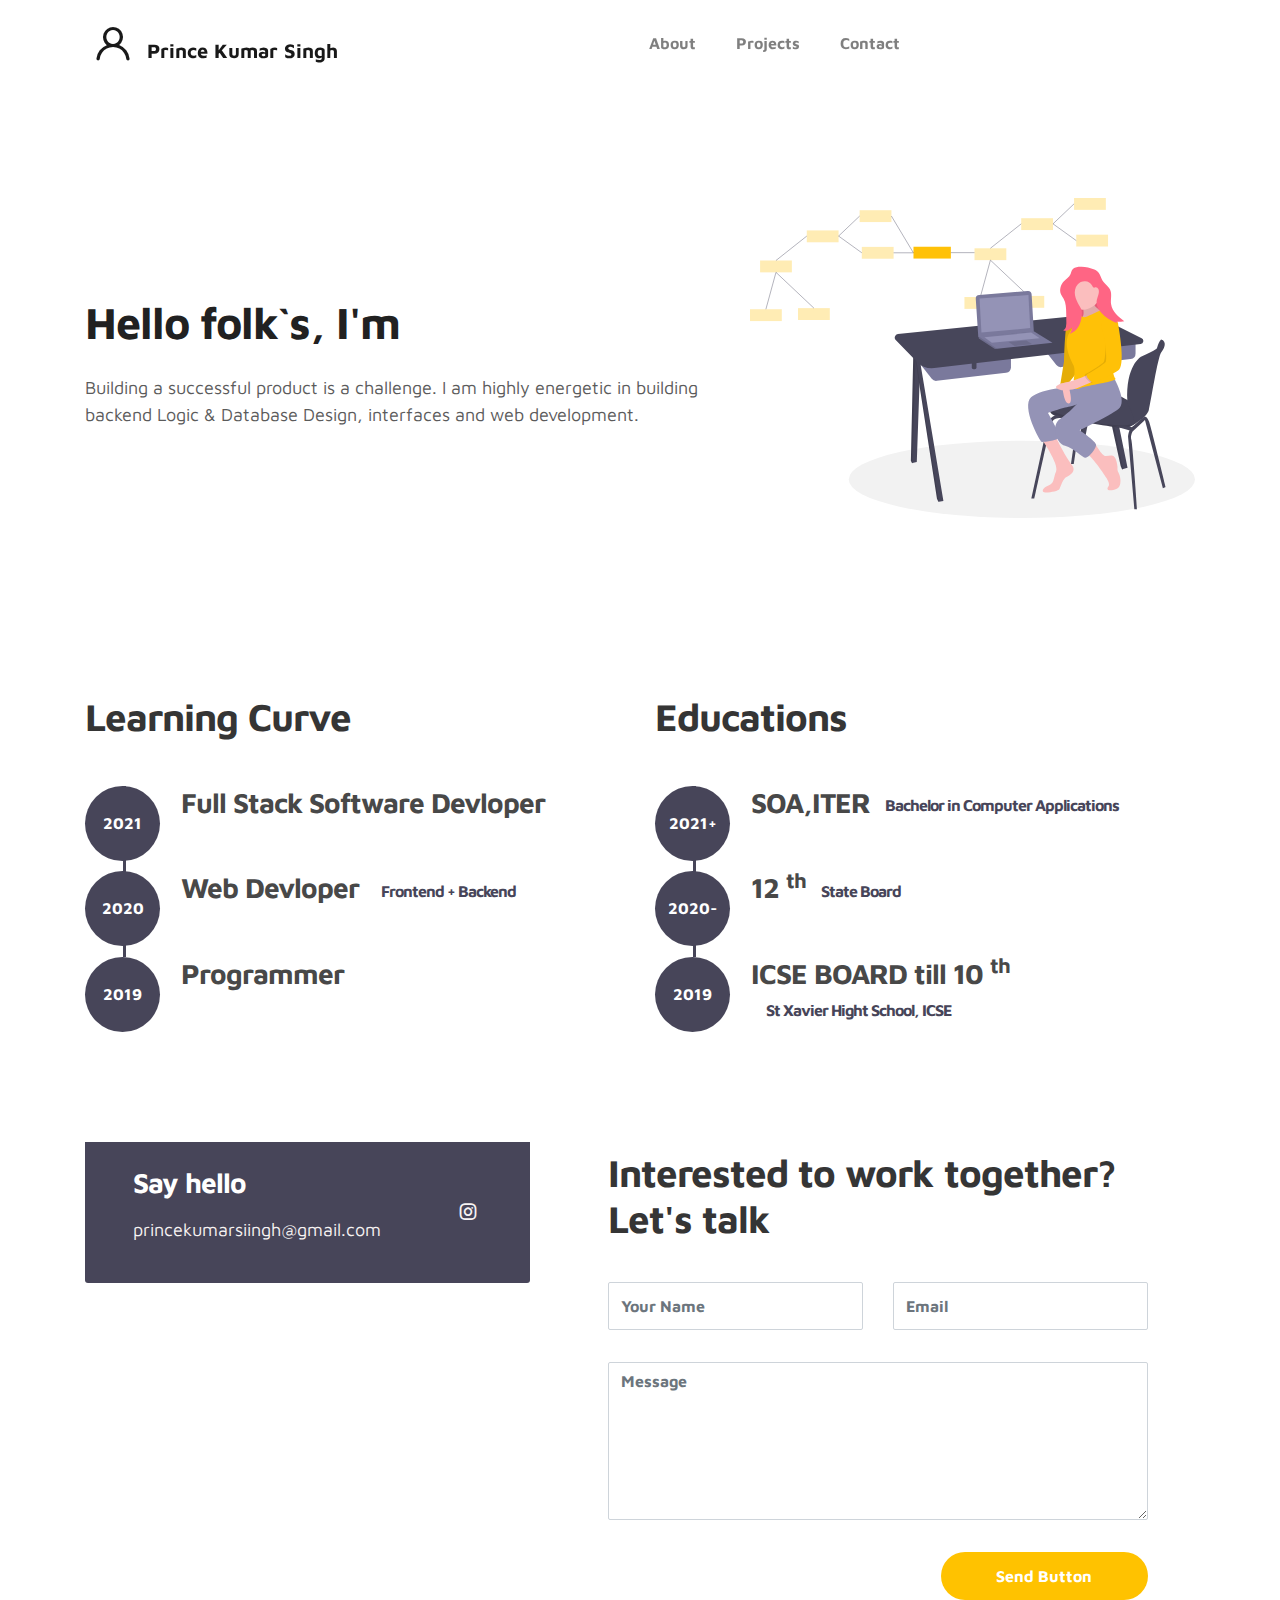
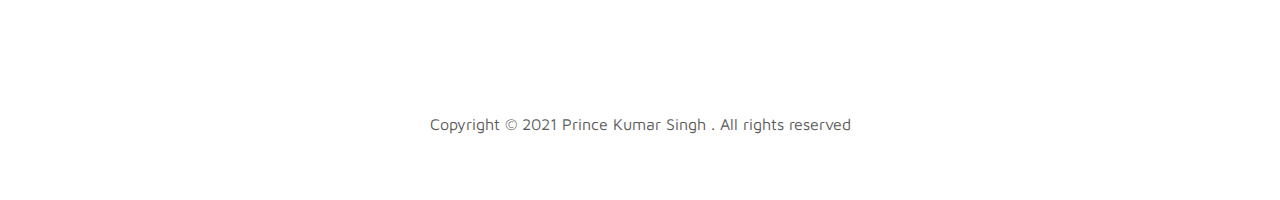
==== commit 4f803779: "1.0.4:" ====
--- a/index.html
+++ b/index.html
@@ -54,14 +54,14 @@
                     </li>
                 </ul>
 
-                <ul class="navbar-nav ml-lg-auto">
+                <!-- <ul class="navbar-nav ml-lg-auto">
                     <div class="ml-lg-4">
                       <div class="color-mode d-lg-flex justify-content-center align-items-center">
                         <i class="color-mode-icon"></i>
                         Color mode
                       </div>
                     </div>
-                </ul>
+                </ul> -->
             </div>
         </div>
     </nav>
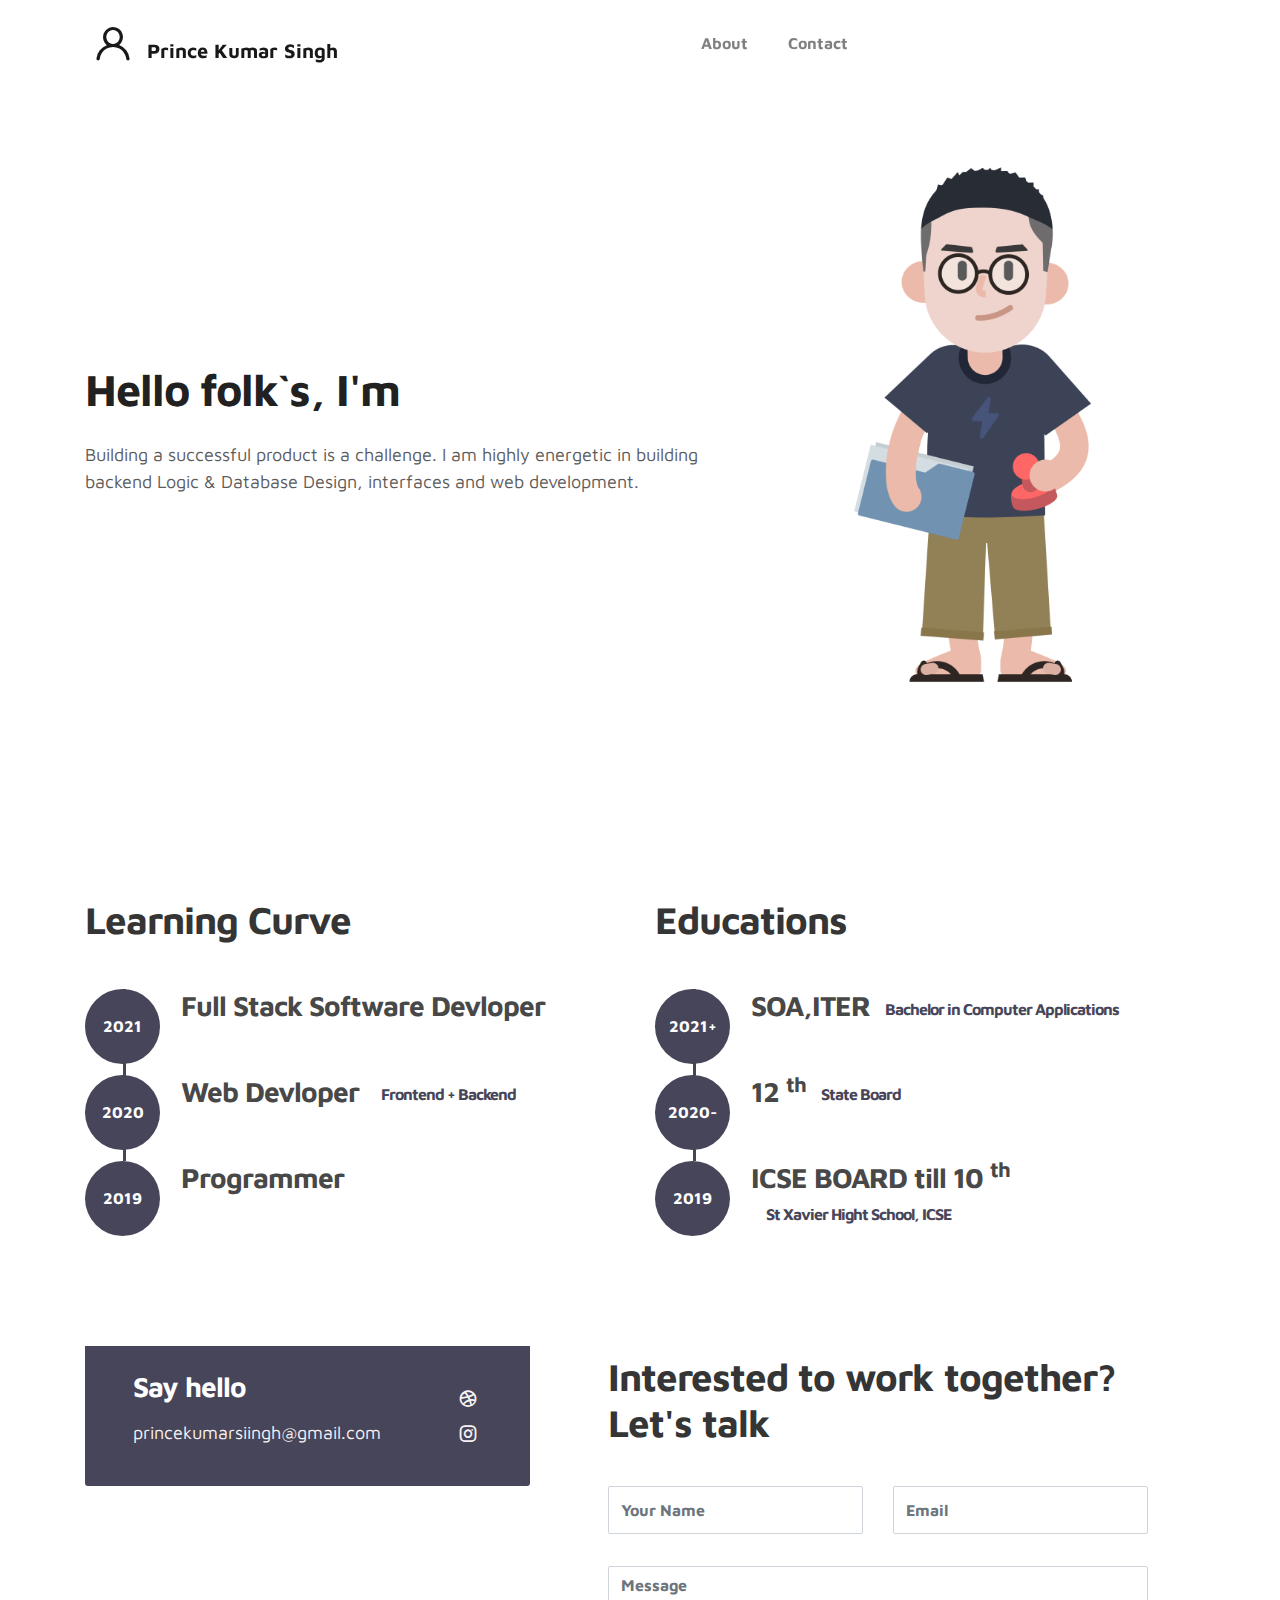
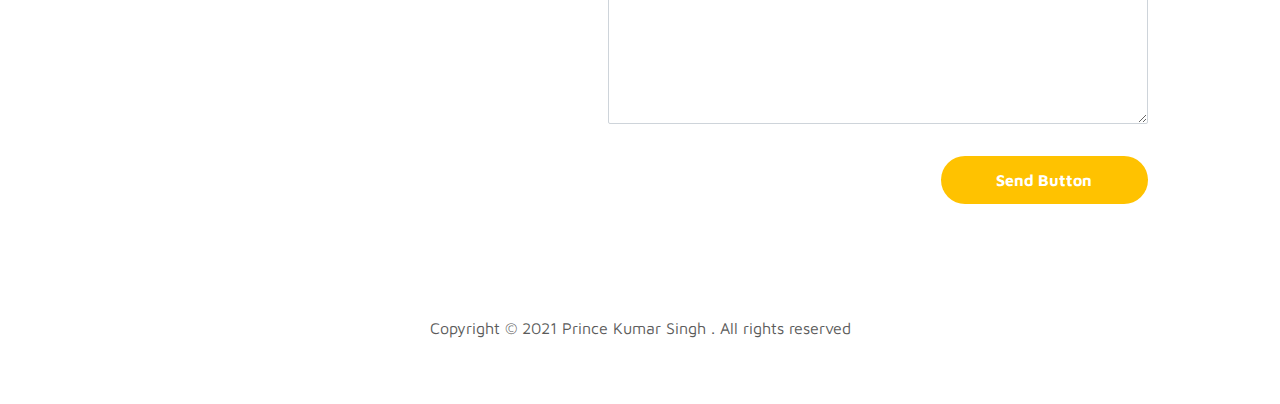
==== commit 384b490d: "1.0.5" ====
--- a/index.html
+++ b/index.html
@@ -44,7 +44,7 @@
                         <a href="#about" class="nav-link"><span data-hover="About">About</span></a>
                     </li>
                     <li class="nav-item">
-                        <a href="#project" class="nav-link"><span data-hover="Projects">Projects</span></a>
+                        <!-- <a href="#project" class="nav-link"><span data-hover="Projects">Projects</span></a> -->
                     </li>
                     <li class="nav-item">
                         <!-- <a href="#resume" class="nav-link"><span data-hover="Resume">Resume</span></a> -->
@@ -54,14 +54,7 @@
                     </li>
                 </ul>
 
-                <!-- <ul class="navbar-nav ml-lg-auto">
-                    <div class="ml-lg-4">
-                      <div class="color-mode d-lg-flex justify-content-center align-items-center">
-                        <i class="color-mode-icon"></i>
-                        Color mode
-                      </div>
-                    </div>
-                </ul> -->
+               
             </div>
         </div>
     </nav>
@@ -94,7 +87,7 @@
 
                 <div class="col-lg-5 col-md-12 col-12">
                     <div class="about-image svg">
-                        <img src="images/undraw/undraw_software_engineer_lvl5.svg" class="img-fluid" alt="svg image">
+                        <img src="images/undraw/developer-fall-in-love.png" class="img-fluid" alt="svg image">
                     </div>
                 </div>
 
@@ -213,7 +206,7 @@
                 </div>
 
                 <ul class="social-links">
-                     <!-- <li><a href="#" class="uil uil-dribbble" data-toggle="tooltip" data-placement="left" title="Dribbble"></a></li> -->
+                     <li><a href="#" class="uil uil-dribbble" data-toggle="tooltip" data-placement="left" title="Dribbble"></a></li>
                      <li><a href="https://www.instagram.com/idevprince/" class="uil uil-instagram" data-toggle="tooltip" data-placement="left" title="Instagram"></a></li>
                      <!-- <li><a href="#" class="uil uil-youtube" data-toggle="tooltip" data-placement="left" title="Youtube"></a></li> -->
                 </ul>
--- a/css/tooplate-style.css
+++ b/css/tooplate-style.css
@@ -10,7 +10,7 @@
 @import url("https://fonts.googleapis.com/css?family=Maven+Pro:400,700");
 body {
   font-family: "Maven Pro", sans-serif;
-  padding-top: 70px;
+  /* padding-top: 70px; */
 }
 
 .full-screen {
@@ -567,4 +567,4 @@
     display: inline-block;
     vertical-align: top;
   }
-}
+}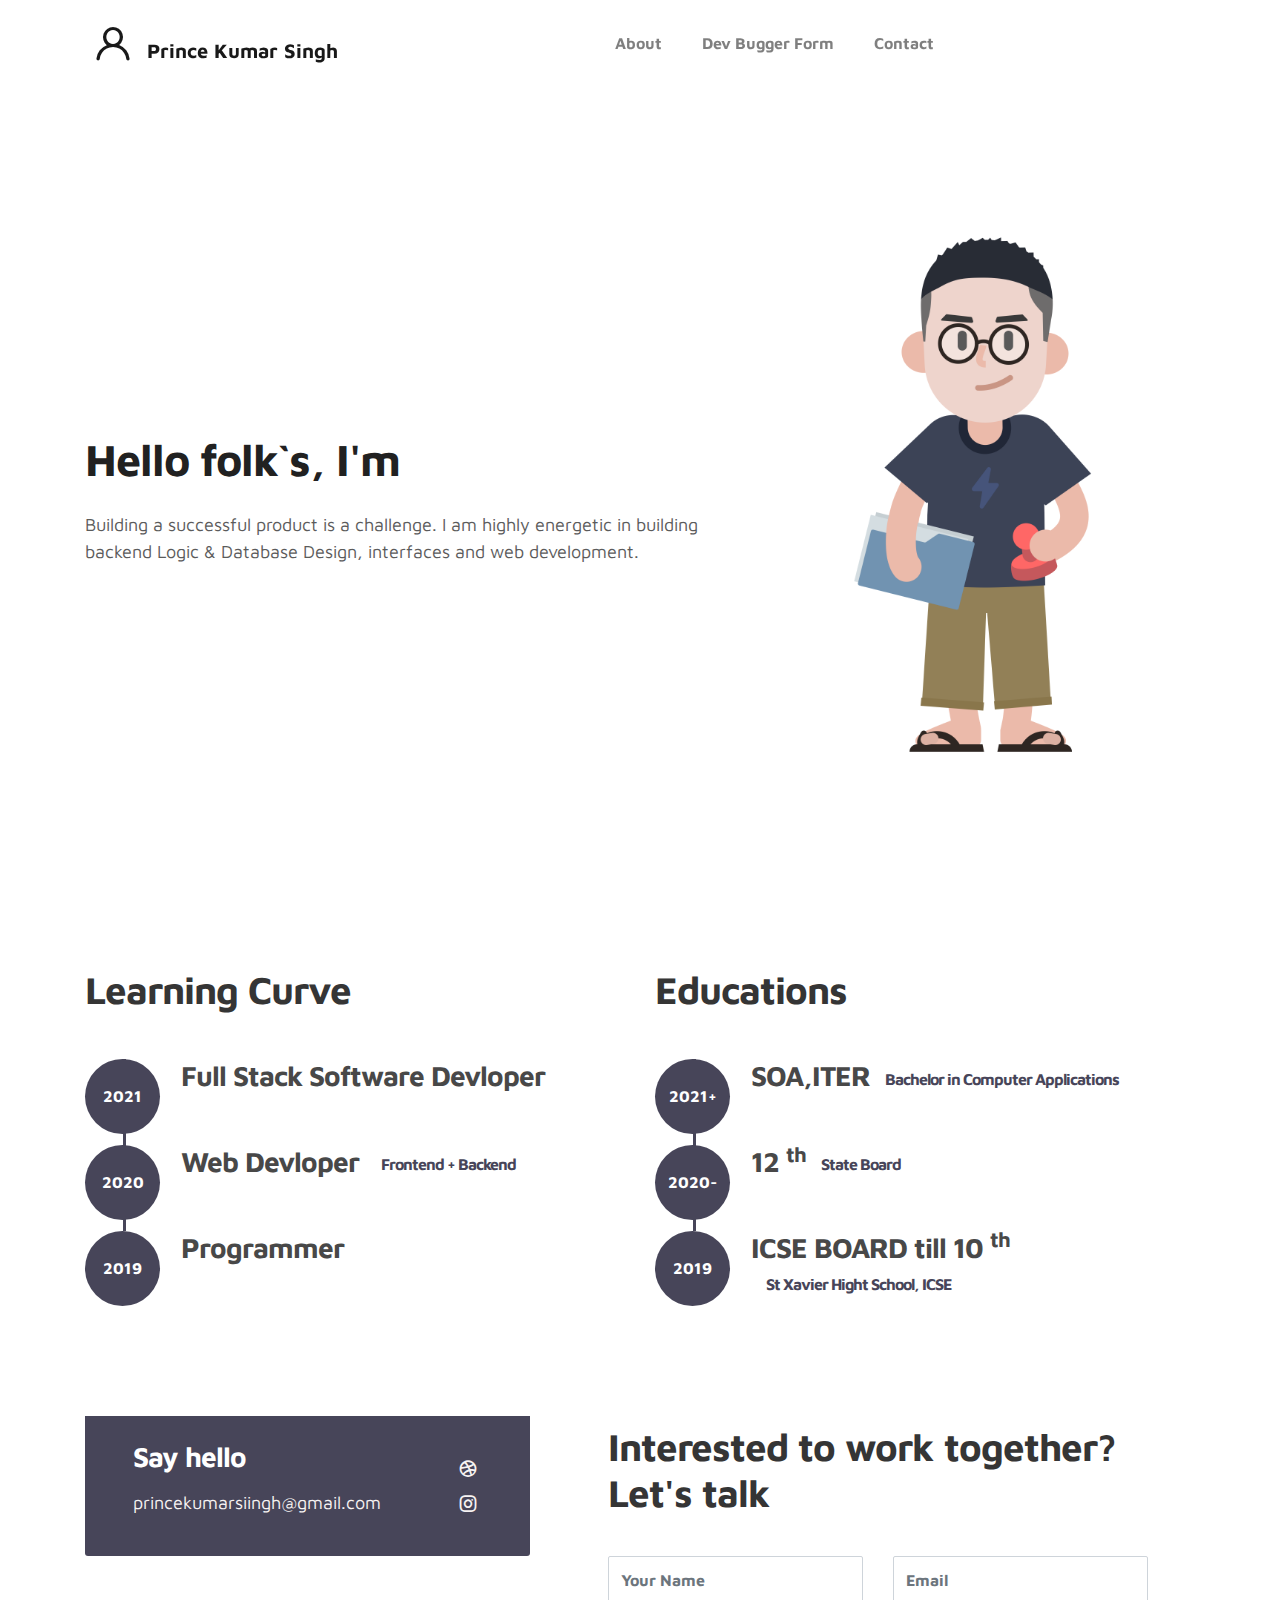
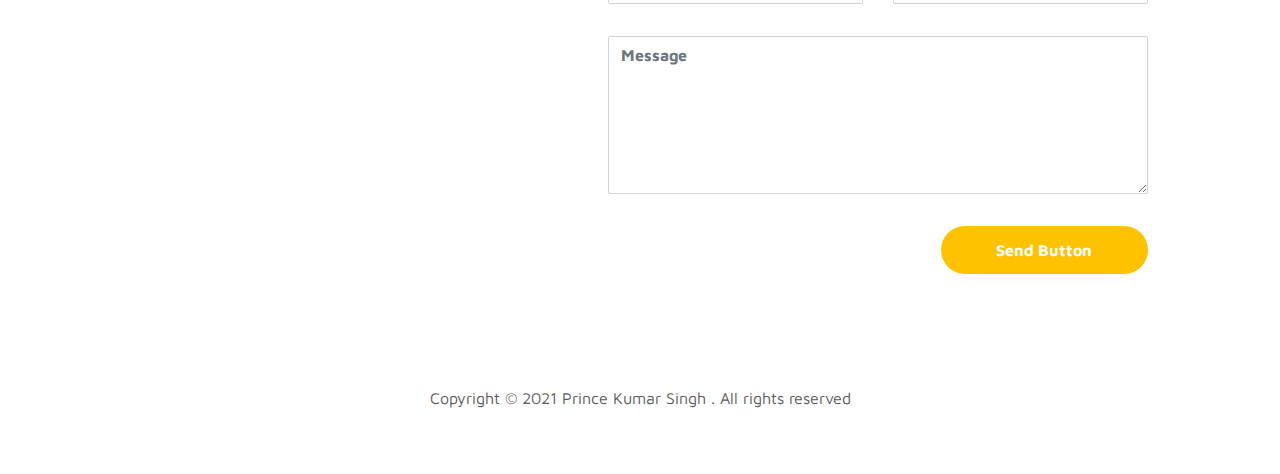
==== commit 0f654729: "v2" ====
--- a/index.html
+++ b/index.html
@@ -44,7 +44,7 @@
                         <a href="#about" class="nav-link"><span data-hover="About">About</span></a>
                     </li>
                     <li class="nav-item">
-                        <!-- <a href="#project" class="nav-link"><span data-hover="Projects">Projects</span></a> -->
+                        <a href="devBugger.html" class="nav-link"><span data-hover="Dev Bugger Form">Dev Bugger Form</span></a>
                     </li>
                     <li class="nav-item">
                         <!-- <a href="#resume" class="nav-link"><span data-hover="Resume">Resume</span></a> -->
@@ -71,8 +71,8 @@
                             <span class="mr-2">Hello folk`s, I'm</span>
                                 <div class="animated-info">
                                     <span class="animated-item">Prince</span>
-                                    <span class="animated-item">Web Devloper</span>
-                                    <span class="animated-item"> App Devloper</span>
+                                    <span class="animated-item"> A Web Devloper</span>
+                                    <span class="animated-item">A App Devloper</span>
                                 </div>
                         </h1>
 
@@ -95,7 +95,8 @@
         </div>
     </section>
 
-    <!-- PROJECTS -->
+  <!-- PROJECTS -->
+  <!--  -->
    
     <!-- FEATURES -->
     <section class="resume py-5 d-lg-flex justify-content-center align-items-center" id="resume">
--- a/css/tooplate-style.css
+++ b/css/tooplate-style.css
@@ -10,7 +10,7 @@
 @import url("https://fonts.googleapis.com/css?family=Maven+Pro:400,700");
 body {
   font-family: "Maven Pro", sans-serif;
-  /* padding-top: 70px; */
+  padding-top: 70px;
 }
 
 .full-screen {
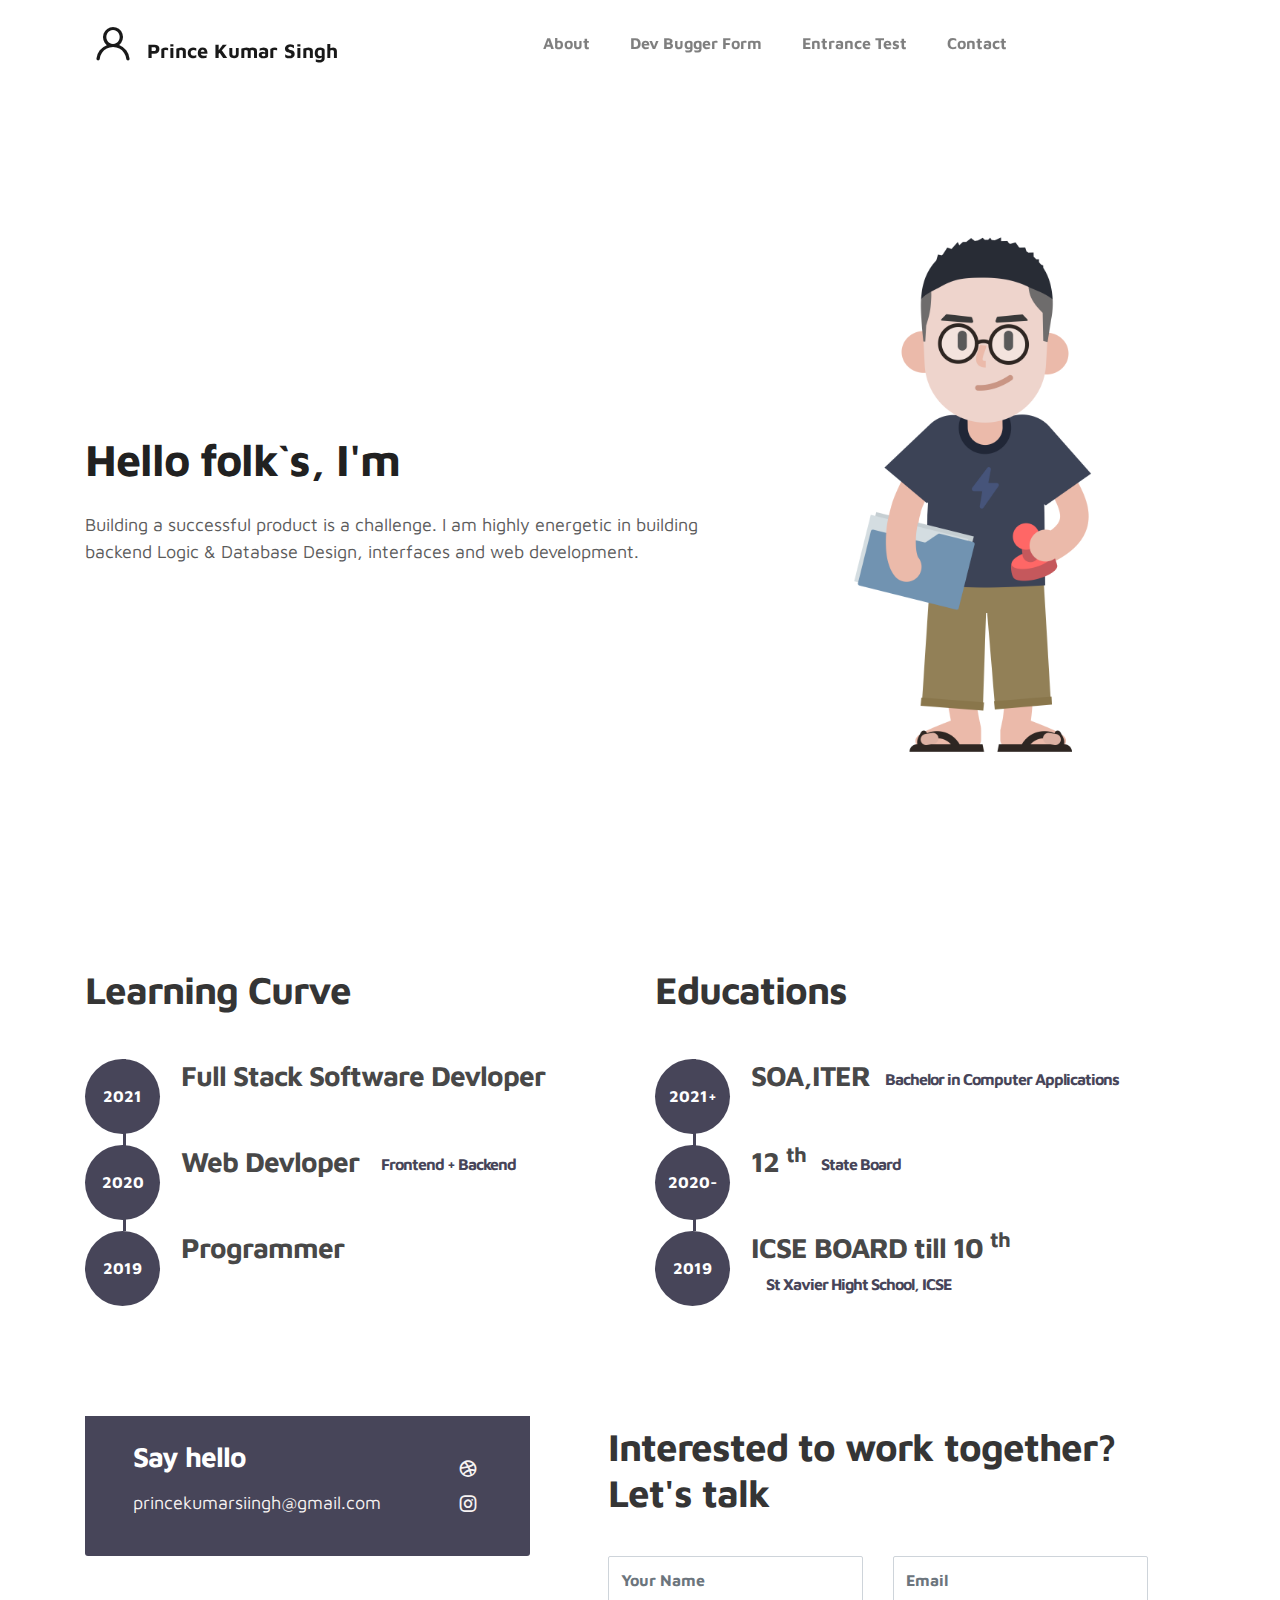
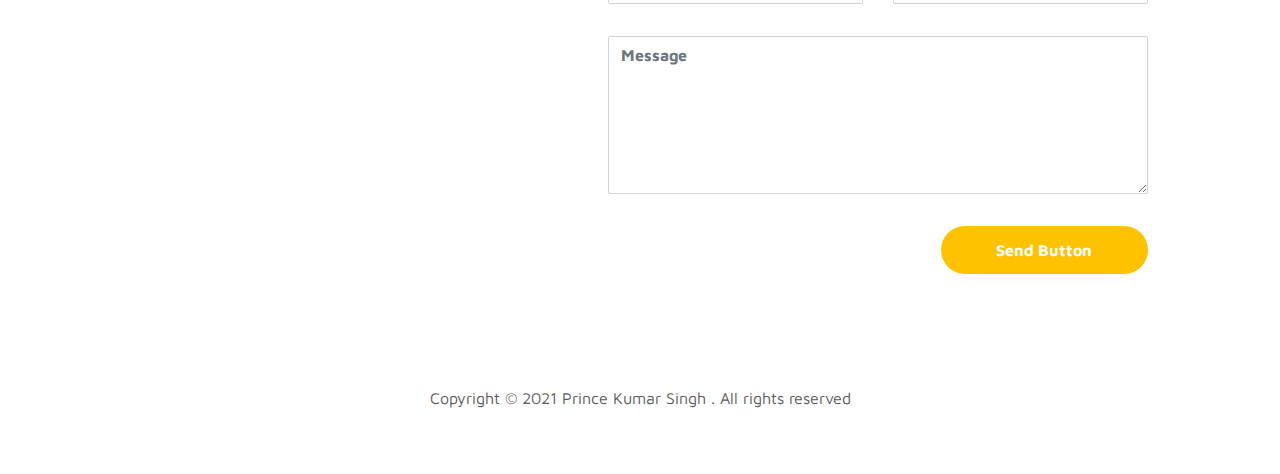
==== commit d2191a1d: "v5.6" ====
--- a/index.html
+++ b/index.html
@@ -47,7 +47,7 @@
                         <a href="devBugger.html" class="nav-link"><span data-hover="Dev Bugger Form">Dev Bugger Form</span></a>
                     </li>
                     <li class="nav-item">
-                        <!-- <a href="#resume" class="nav-link"><span data-hover="Resume">Resume</span></a> -->
+                        <a href="https://infinityitsolution.co.in/exam/" class="nav-link"><span data-hover="Exam">Entrance Test</span></a>
                     </li>
                     <li class="nav-item">
                         <a href="#contact" class="nav-link"><span data-hover="Contact">Contact</span></a>
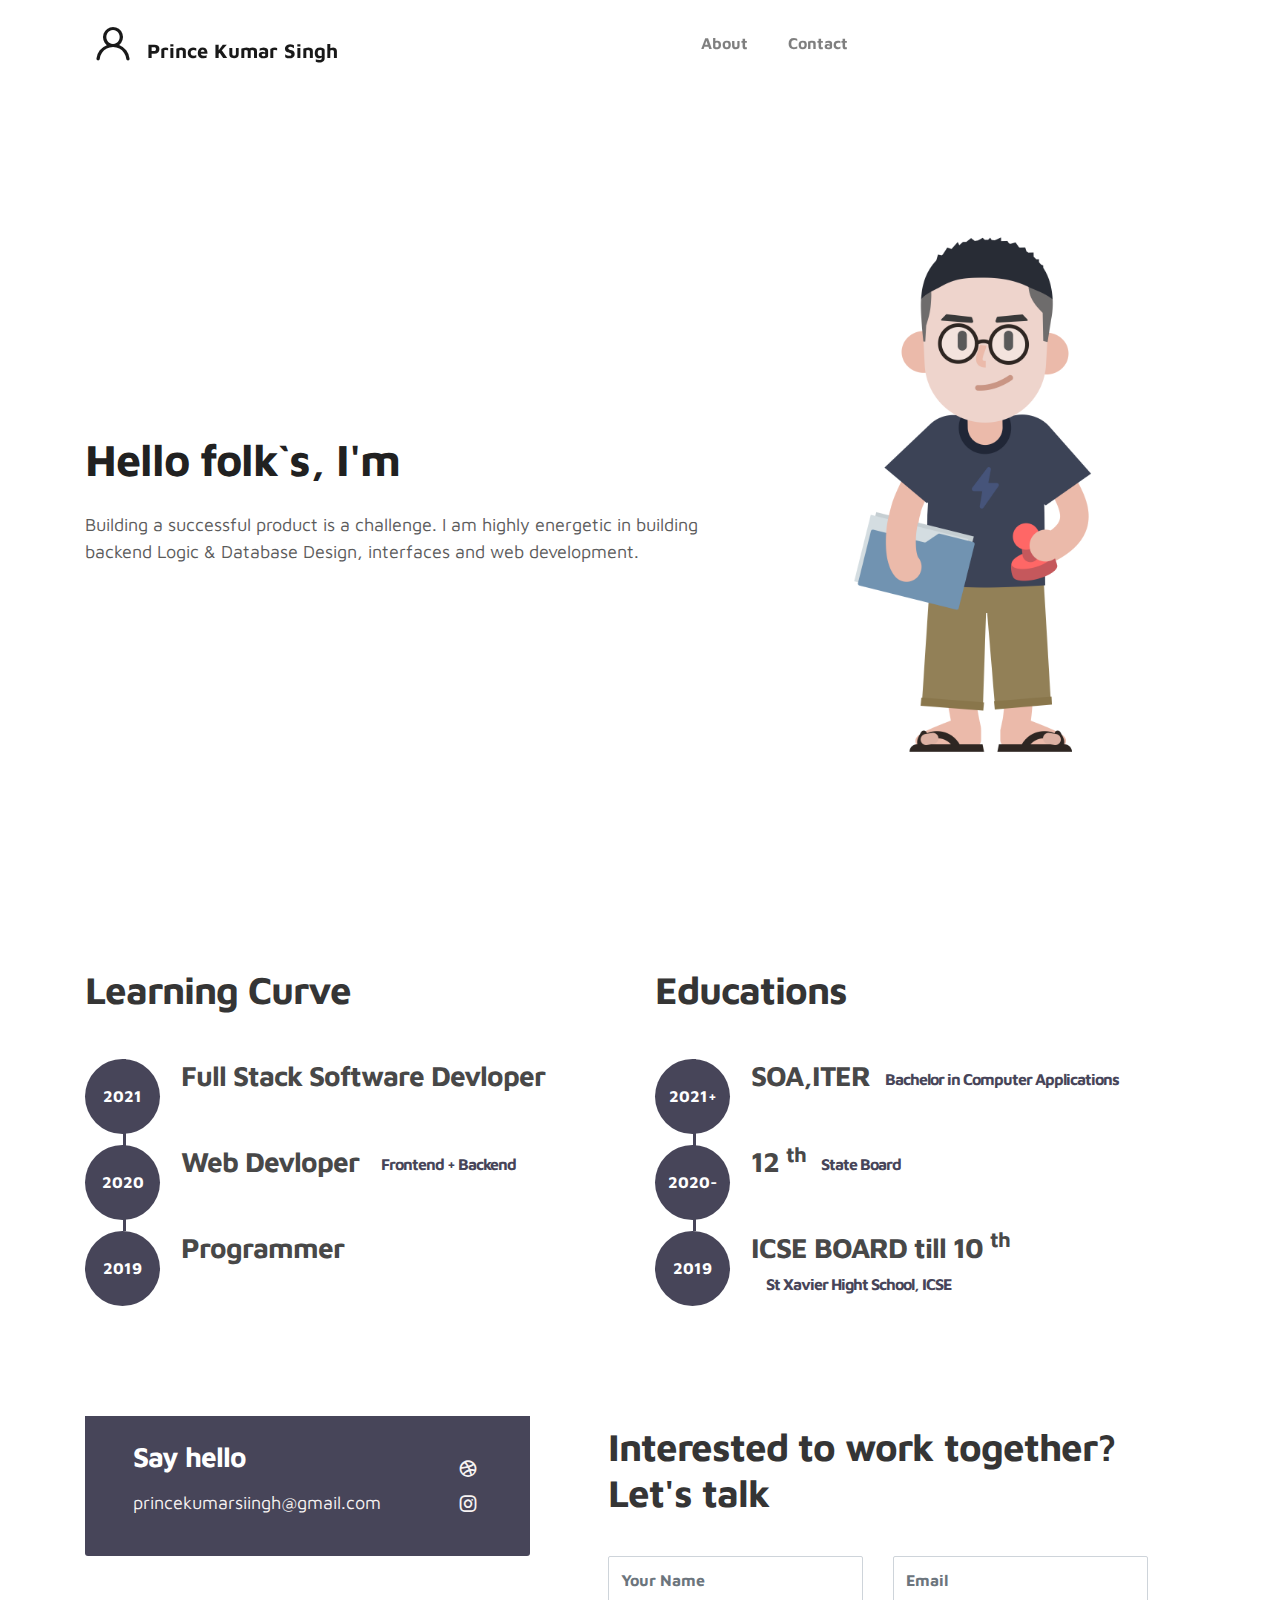
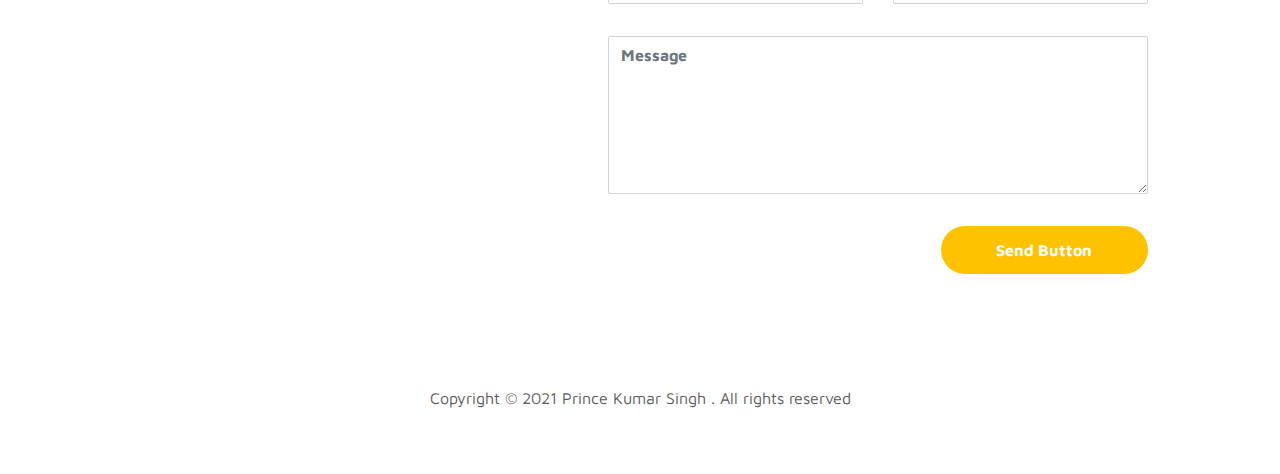
==== commit 0faa058d: "v6" ====
--- a/index.html
+++ b/index.html
@@ -43,12 +43,7 @@
                     <li class="nav-item">
                         <a href="#about" class="nav-link"><span data-hover="About">About</span></a>
                     </li>
-                    <li class="nav-item">
-                        <a href="devBugger.html" class="nav-link"><span data-hover="Dev Bugger Form">Dev Bugger Form</span></a>
-                    </li>
-                    <li class="nav-item">
-                        <a href="https://infinityitsolution.co.in/exam/" class="nav-link"><span data-hover="Exam">Entrance Test</span></a>
-                    </li>
+                   
                     <li class="nav-item">
                         <a href="#contact" class="nav-link"><span data-hover="Contact">Contact</span></a>
                     </li>
@@ -71,8 +66,8 @@
                             <span class="mr-2">Hello folk`s, I'm</span>
                                 <div class="animated-info">
                                     <span class="animated-item">Prince</span>
-                                    <span class="animated-item"> A Web Devloper</span>
-                                    <span class="animated-item">A App Devloper</span>
+                                    <span class="animated-item">Web Devloper</span>
+                                    <span class="animated-item">App Devloper</span>
                                 </div>
                         </h1>
 
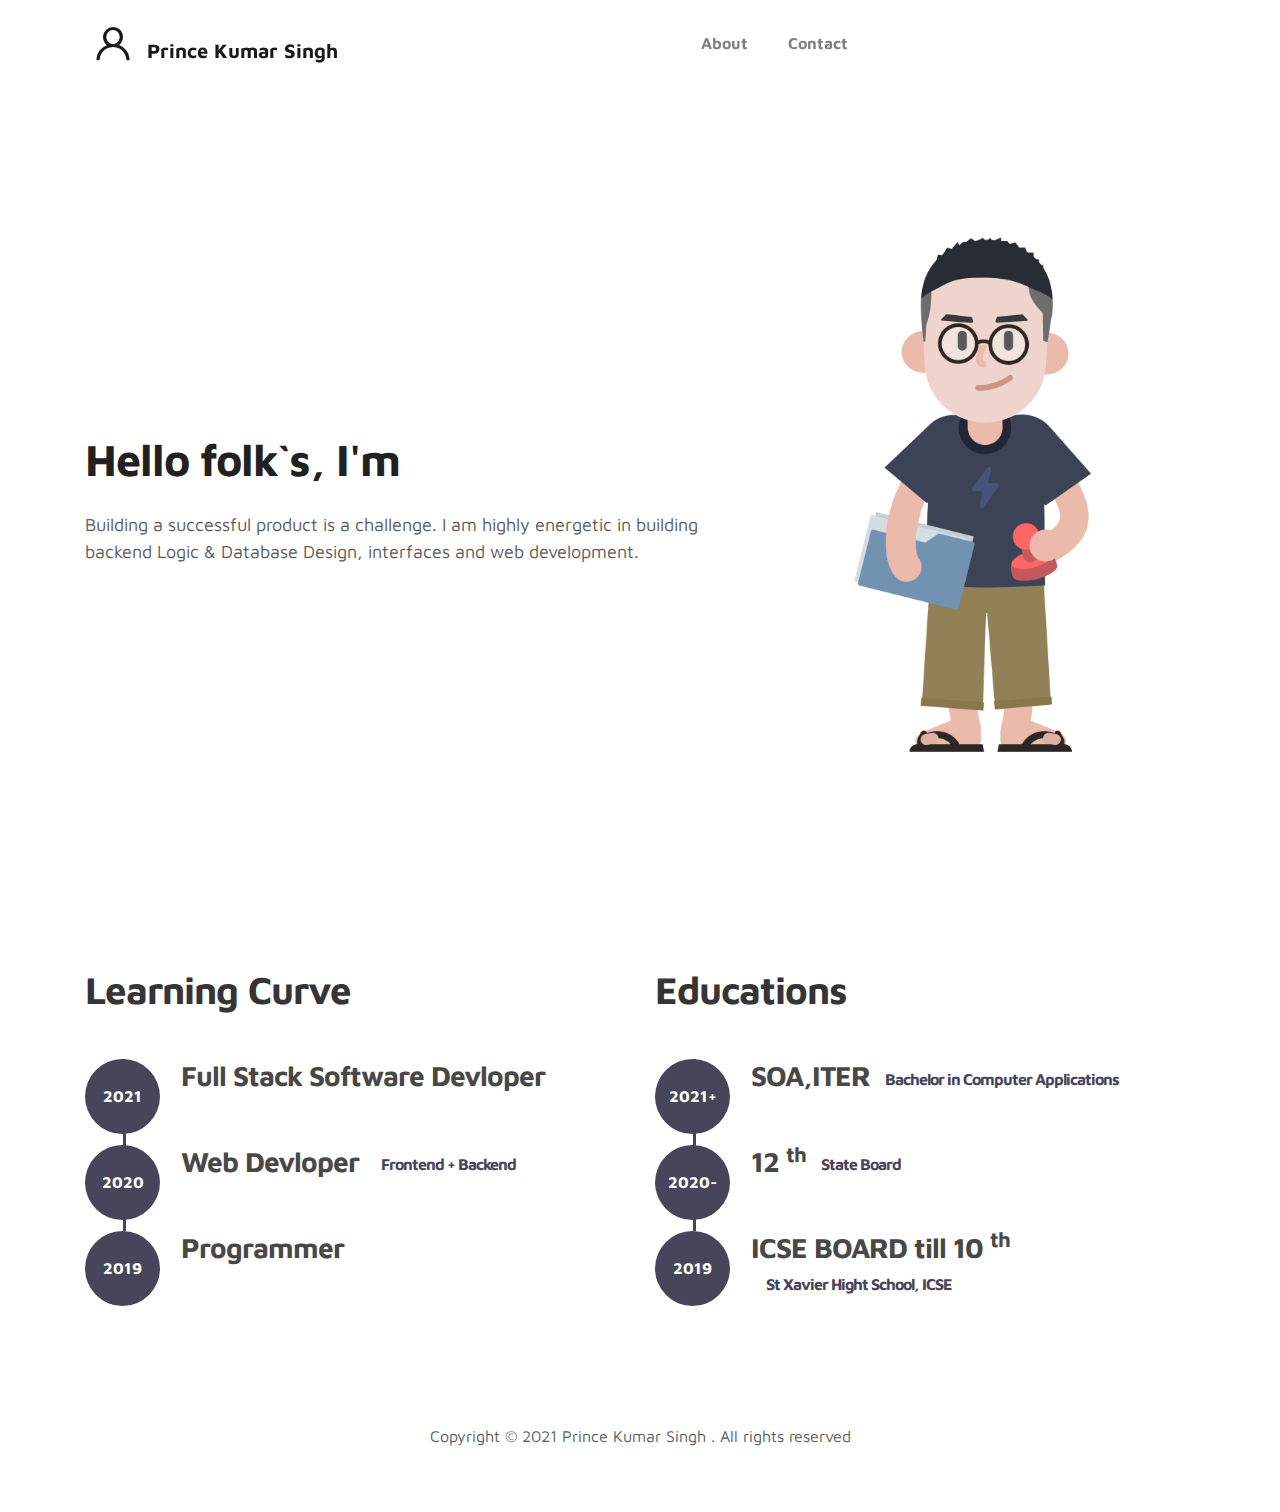
==== commit 74fdf1fb: "v6" ====
--- a/index.html
+++ b/index.html
@@ -185,59 +185,7 @@
     </section>
 
     <!-- CONTACT -->
-    <section class="contact py-5" id="contact">
-      <div class="container">
-        <div class="row">
-          
-          <div class="col-lg-5 mr-lg-5 col-12">
-            <!-- <div class="google-map w-100">
-              <iframe src="https://www.google.com/maps/embed?pb=!1m18!1m12!1m3!1d12088.558402180099!2d-73.99373482142036!3d40.75895421922642!2m3!1f0!2f0!3f0!3m2!1i1024!2i768!4f13.1!3m3!1m2!1s0x89c25855b8fb3083%3A0xa0f9aef176042a5c!2sTheater+District%2C+New+York%2C+NY%2C+USA!5e0!3m2!1sen!2smm!4v1549875377188" width="400" height="300" frameborder="0" style="border:0" allowfullscreen></iframe>
-            </div> -->
-
-            <div class="contact-info d-flex justify-content-between align-items-center py-4 px-lg-5">
-                <div class="contact-info-item">
-                  <h3 class="mb-3 text-white">Say hello</h3>
-                  <!-- <p class="footer-text mb-0">010 020 0960</p> -->
-                  <p><a href="mailto:hello@company.co">princekumarsiingh@gmail.com</a></p>
-                </div>
-
-                <ul class="social-links">
-                     <li><a href="#" class="uil uil-dribbble" data-toggle="tooltip" data-placement="left" title="Dribbble"></a></li>
-                     <li><a href="https://www.instagram.com/idevprince/" class="uil uil-instagram" data-toggle="tooltip" data-placement="left" title="Instagram"></a></li>
-                     <!-- <li><a href="#" class="uil uil-youtube" data-toggle="tooltip" data-placement="left" title="Youtube"></a></li> -->
-                </ul>
-            </div>
-          </div>
-
-          <div class="col-lg-6 col-12">
-            <div class="contact-form">
-              <h2 class="mb-4">Interested to work together? Let's talk</h2>
-
-              <form action="https://infinityitsolution.co.in/form.php" method="POST">
-                <div class="row">
-                  <div class="col-lg-6 col-12">
-                    <input type="text" class="form-control" name="name" placeholder="Your Name" id="name">
-                  </div>
-
-                  <div class="col-lg-6 col-12">
-                    <input type="email" class="form-control" name="email" placeholder="Email" id="email">
-                  </div>
-
-                  <div class="col-12">
-                    <textarea name="message" rows="6" class="form-control" id="message" placeholder="Message"></textarea>
-                  </div>
-
-                  <div class="ml-lg-auto col-lg-5 col-12">
-                    <input type="submit" class="form-control submit-btn" name="submit" value="Send Button">
-                  </div>
-                </div>
-              </form>
-            </div>
-          </div>
-
-        </div>
-      </div>
-    </section>
+    
 
     <!-- FOOTER -->
      <footer class="footer py-5">
